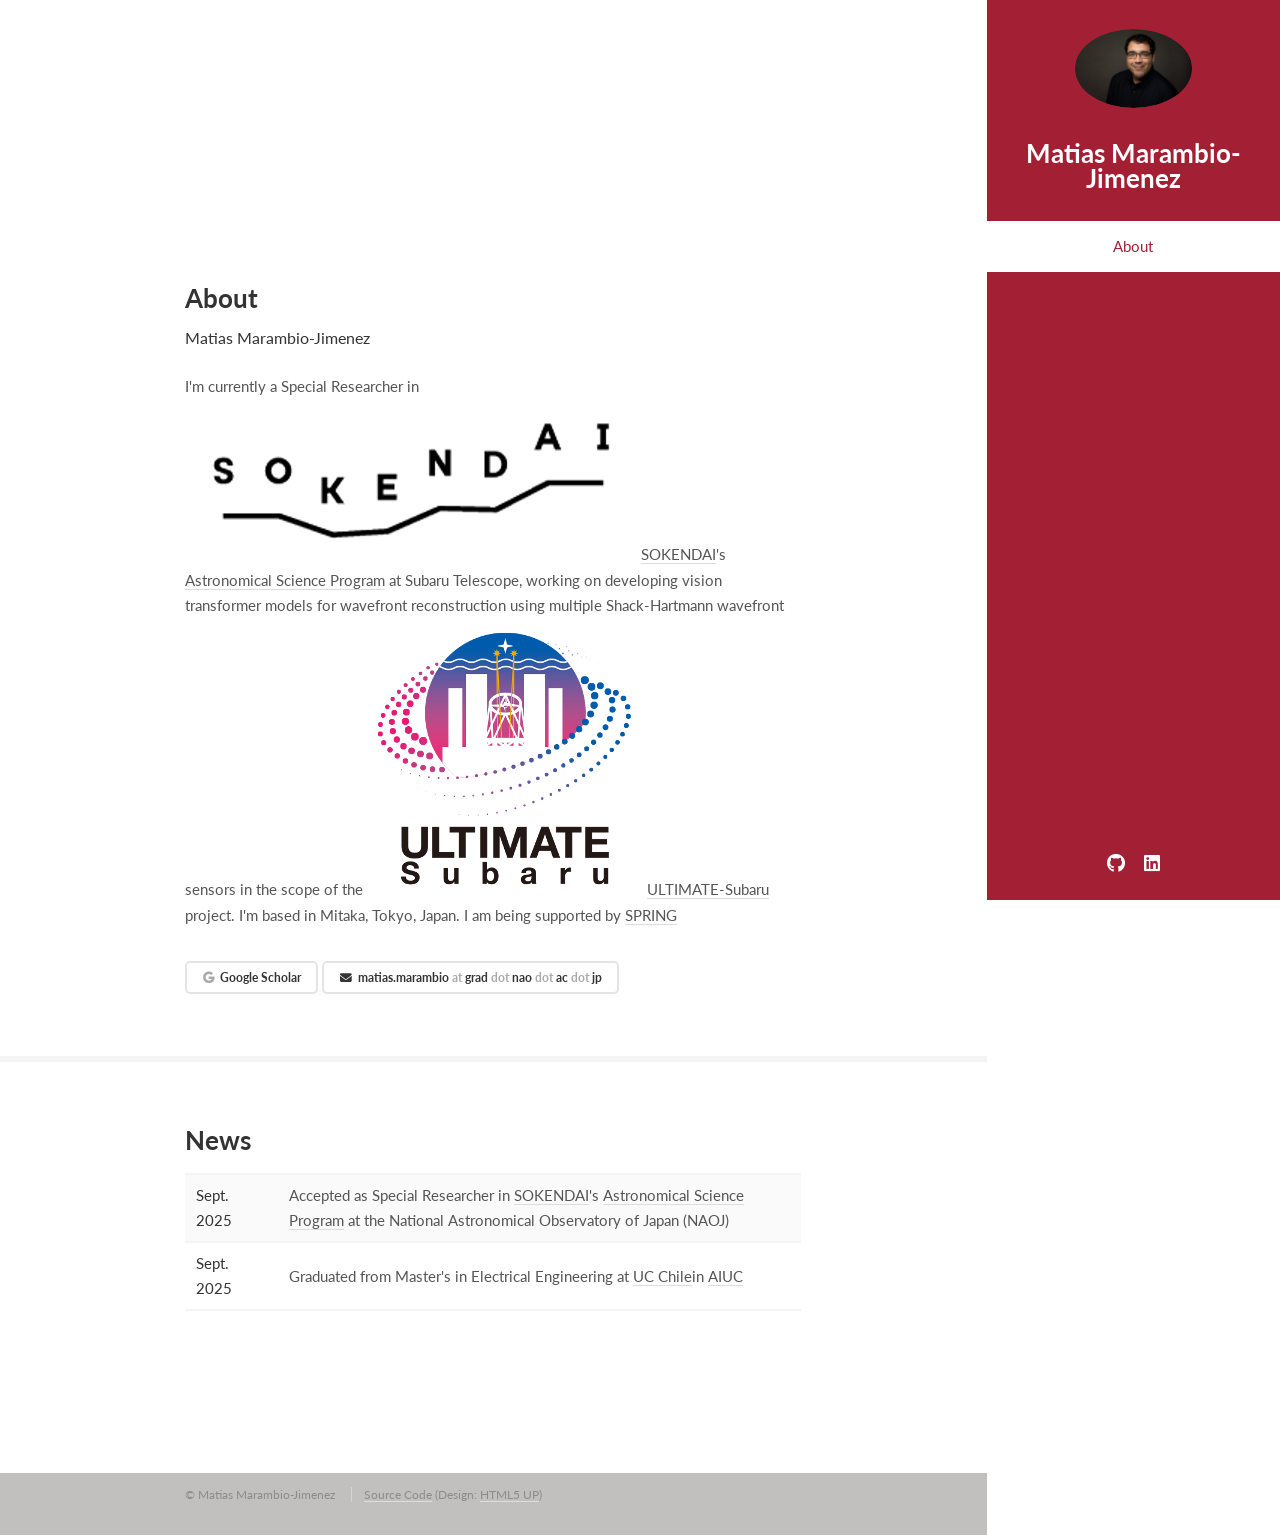
==== index.html @ ebdebdee "initial commit" ====
<!doctype html>
<!--
  Read Only by HTML5 UP
  html5up.net | @n33co
  Free for personal and commercial use under the CCA 3.0 license (html5up.net/license)
-->
<html lang="en">
  <head>
    <!-- Google tag (gtag.js) -->
    <script async src="https://www.googletagmanager.com/gtag/js?id=G-E0YPGST23R"></script>
    <script>
      window.dataLayer = window.dataLayer || [];
      function gtag(){dataLayer.push(arguments);}
      gtag('js', new Date());

      gtag('config', 'G-E0YPGST23R');
    </script>
    <link rel="shortcut icon" href="./images/mmj.png">
    <title>Matias Marambio-Jimenez</title>
    <link rel="stylesheet" href="css/fa6-all.min.css">
    <link rel="stylesheet" href="css/fa6-local-fonts.css">
    <meta name="viewport" content="width=device-width, initial-scale=1">
    <meta http-equiv="content-type" content="text/html; charset=utf-8">
    <meta name="description" content="Research portfolio of Matias Marambio-Jimenez.">
    <meta
      name="keywords"
      content="Matias Marambio-Jimenez,Mitaka
      SOKENDAI,Graduate University for Advanced Studies,National Astronomical Observatory of Japan
      NAOJ,Subaru Telescope,ULTIMATE,ULTIMATE-Subaru
      Vision,AI,Wavefront Sensing,Shack-Hartmann,Adaptive Optics">
    <script src="js/jquery.min.js"></script>
    <script src="js/jquery.scrollzer.min.js"></script>
    <script src="js/jquery.scrolly.min.js"></script>
    <script src="js/skel.min.js"></script>
    <script src="js/skel-layers.min.js"></script>
    <script src="js/init.js"></script>
    <noscript>
      <link rel="stylesheet" href="css/skel.css">
      <link rel="stylesheet" href="css/style.css">
      <link rel="stylesheet" href="css/style-xlarge.css">
    </noscript>
  </head>

  <body>
    <div id="wrapper">
      <!-- Header -->
      <section id="header" class="skel-layers-fixed">
        <header>
          <span class="image avatar"
            ><img src="images/avatars/SPIE2-1302.jpg" alt="Matias Marambio-Jimenez"></span>
          <h1>Matias Marambio-Jimenez</h1>
        </header>
        <nav id="nav">
          <ul>
            <li><a href="#about" class="active">About</a></li>
            <!-- <li><a href="#news">News</a></li> -->
            <!-- <li><a href="#products">Products</a></li> -->
            <!-- <li><a href="#publications">Publications</a></li> -->
            <!-- <li><a href="#press">Press Coverage</a></li> -->
          </ul>
        </nav>
        <footer>
          <ul class="icons">
            <li>
              <a
                href="https://github.com/ememarambio"
                target="_blank" rel="noopener noreferrer"
                class="icon fa-github"
                ><span class="label">GitHub</span></a
              >
            </li>
            <li>
              <a
                href="https://www.linkedin.com/in/mimarambio/"
                target="_blank" rel="noopener noreferrer"
                class="icon fa-linkedin"
                ><span class="label">LinkedIn</span></a
              >
            </li>
            <!-- <li>
              <a
                href="https://x.com/xiuming_zhang"
                target="_blank" rel="noopener noreferrer"
                class="icon fa-x-twitter"
                ><span class="label">X</span></a
              >
            </li> -->

            <!-- <li>
              <a
                href="https://www.youtube.com/channel/UCVd6OvuPre67jyXZwZYDnAw/playlists"
                target="_blank" rel="noopener noreferrer"
                class="icon fa-youtube"
                ><span class="label">YouTube</span></a
              >
            </li> -->
          </ul>
        </footer>
      </section>

      <!-- Main -->
      <main id="main">
        <!-- About -->
        <section id="about">
          <div class="container">
            <header class="major">
              <h2>About</h2>
              <p>
                Matias Marambio-Jimenez&emsp;
              </p>
            </header>
            <p>
              I'm currently a Special Researcher in
              <img src="images/logos/sokendai.png" alt="SOKENDAI logo" class="logo" />
              <a target="_blank" rel="noopener noreferrer" href="https://www.soken.ac.jp/en/"
                >SOKENDAI</a
              >'s
              <a target="_blank" rel="noopener noreferrer" href="https://guas-astronomy.jp/eng/index.html"
                >Astronomical Science Program</a
              >
              at Subaru Telescope, working on developing vision transformer models for wavefront
              reconstruction using multiple Shack-Hartmann wavefront sensors in the scope of the
              <img src="images/logos/ultimate.png" alt="ULTIMATE project logo" class="logo" />
              <a target="_blank" rel="noopener noreferrer" href="https://sites.google.com/naoj.org/ultimate-subaru/home"
                >ULTIMATE-Subaru</a
              > project. I'm based in Mitaka, Tokyo, Japan. I am being supported by
              <a target="_blank" rel="noopener noreferrer" href="https://www.jst.go.jp/jisedai/spring/en/index.html"
                >SPRING</a
              >
            </p>

            <!-- <p>
              <mark>
                October 2025: We are looking for research interns at NVIDIA.
                Email me!
              </mark>
            </p> -->

            <p>
              <a
                target="_blank" rel="noopener noreferrer"
                href="https://scholar.google.co.jp/citations?user=la1HCH4AAAAJ"
                class="button alt icon fa-google small"
                >Google Scholar</a
              >
              <span class="button unclickable icon fa-envelope small"
                >matias.marambio <span class="obfuscated-word">at</span> grad
                <span class="obfuscated-word">dot</span> nao
                <span class="obfuscated-word">dot</span> ac
                <span class="obfuscated-word">dot</span> jp
              </span>
            </p>
            <!-- <h3>Recent Experiences</h3>
            <table class="invisible" role="presentation">
              <tbody class="invisible">
                <tr class="invisible">
                  <td>
                    <i class="fa-solid fa-building fa-fw"></i>&ensp;Senior
                    Machine Learning Scientist, <b>Tesla Autopilot</b>,
                    2022&ndash;2025
                  </td>
                </tr>
                <tr class="invisible">
                  <td>
                    <i class="fa-solid fa-building fa-fw"></i>&ensp;Computer
                    Scientist, <b>Adobe Emerging Products Group</b>,
                    2021&ndash;2022, w/
                    <a
                      target="_blank" rel="noopener noreferrer"
                      href="https://graphics.stanford.edu/~levoy/"
                      >Marc Levoy</a
                    >
                  </td>
                </tr>
                <tr class="invisible">
                  <td>
                    <i class="fa-solid fa-building fa-fw"></i>&ensp;Student
                    Researcher, <b>Google Research</b>, 2019&ndash;2021, w/
                    <a target="_blank" rel="noopener noreferrer" href="https://jonbarron.info/"
                      >Jon Barron</a
                    >
                    &
                    <a
                      target="_blank" rel="noopener noreferrer"
                      href="https://www.linkedin.com/in/yutsai/"
                      >Yun-Ta Tsai</a
                    >
                  </td>
                </tr>
                <tr class="invisible">
                  <td>
                    <i class="fa-solid fa-graduation-cap fa-fw"></i>&ensp;Ph.D.,
                    <b>MIT CSAIL </b>, 2016&ndash;2021, w/
                    <a target="_blank" rel="noopener noreferrer" href="https://billf.mit.edu/"
                      >Bill Freeman</a
                    >
                  </td>
                </tr>
              </tbody>
            </table> -->
            <!--
              <ul class="actions">
              <li></li>
              </ul>
            -->
          </div>
        </section>

        <!-- News -->
        <section id="news">
          <div class="container">
            <header class="major">
              <h2>News</h2>
            </header>
            <div class="news-scroll">
              <table>
                <tbody>
                  <tr>
                    <th scope="row" class="news-date">Sept. 2025</th>
                    <td>
                      Accepted as Special Researcher in
                      <a target="_blank" rel="noopener noreferrer" href="https://www.soken.ac.jp/en/"
                        >SOKENDAI</a
                      >'s
                      <a target="_blank" rel="noopener noreferrer" href="https://guas-astronomy.jp/eng/index.html"
                        >Astronomical Science Program</a
                      > at the National Astronomical Observatory of Japan (NAOJ)
                    </td>
                  </tr>
                  <tr>
                    <th scope="row" class="news-date">Sept. 2025</th>
                    <td>
                      Graduated from Master's in Electrical Engineering at 
                      <a target="_blank" rel="noopener noreferrer" href="https://www.uc.cl/en"
                        >UC Chile</a
                      >in
                      <a target="_blank" rel="noopener noreferrer" href="https://www.aiuc.puc.cl"
                        >AIUC</a
                      >
                    </td>
                  </tr>
                </tbody>
              </table>
            </div>
          </div>
        </section>


        <!-- Publications -->
        <!-- <section id="publications">
          <div class="container">
            <header class="major">
              <h2>Recent Publications</h2>
              <p>* indicates equal contribution.</p>
            </header>
            <div class="table-wrapper">
              <div class="features">
                <div class="feature-item">
                  <div class="image">
                    <img loading="lazy" decoding="async"
                      src="images/pub/drivejudge.png"
                      alt="DriveJudge autonomous driving evaluation teaser">
                  </div>
                  <div class="inner">
                    <a
                      class="lowkey"
                      target="_blank" rel="noopener noreferrer"
                      href="https://arxiv.org/pdf/2606.17362.pdf"
                      >[paper]</a
                    >
                    <a
                      class="lowkey"
                      target="_blank" rel="noopener noreferrer"
                      href="docs/bib/drivejudge.bib"
                      >[bibtex]</a
                    >
                    <br>
                    <b
                      >DriveJudge: Rethinking Autonomous Driving Evaluation with
                      Vision-Language Models</b
                    >
                    <br>
                    <a
                      class="lowkey"
                      target="_blank" rel="noopener noreferrer"
                      href="https://www.xinglongsun.com/"
                      >Xinglong Sun</a
                    >,
                    <a
                      class="lowkey"
                      target="_blank" rel="noopener noreferrer"
                      href="https://kevincxie.github.io/"
                      >Kevin Xie</a
                    >,
                    <a
                      class="lowkey"
                      target="_blank" rel="noopener noreferrer"
                      href="https://www.vis.uni-stuttgart.de/en/institute/team/Schmalfuss/"
                      >Jenny Schmalfuss</a
                    >,
                    <a
                      class="lowkey"
                      target="_blank" rel="noopener noreferrer"
                      href="https://paschalidoud.github.io/"
                      >Despoina Paschalidou</a
                    >, <span class="author-self">Xiuming Zhang</span>,
                    <a
                      class="lowkey"
                      target="_blank" rel="noopener noreferrer"
                      href="https://www.cs.utoronto.ca/~fidler/"
                      >Sanja Fidler</a
                    >,
                    <a
                      class="lowkey"
                      target="_blank" rel="noopener noreferrer"
                      href="https://kashyap7x.github.io/"
                      >Kashyap Chitta</a
                    >,
                    <a
                      class="lowkey"
                      target="_blank" rel="noopener noreferrer"
                      href="https://alvarezlopezjosem.github.io/"
                      >Jose M. Alvarez</a
                    >
                    <br>
                    <b>
                      <a
                        class="lowkey"
                        target="_blank" rel="noopener noreferrer"
                        href="https://en.wikipedia.org/wiki/ArXiv"
                        >arXiv</a
                      >
                      2026
                    </b>
                  </div>
                </div>

                <div class="feature-item">
                  <div class="image">
                    <img loading="lazy" decoding="async"
                      src="images/pub/diffusionrig.gif"
                      alt="DiffusionRig facial expression generation teaser">
                  </div>
                  <div class="inner">
                    <a
                      class="lowkey"
                      target="_blank" rel="noopener noreferrer"
                      href="https://arxiv.org/pdf/2304.06711.pdf"
                      >[paper]</a
                    >
                    <a
                      class="lowkey"
                      target="_blank" rel="noopener noreferrer"
                      href="https://www.youtube.com/watch?v=6ZQbiNiJJEE"
                      >[video]</a
                    >
                    <a
                      class="lowkey"
                      target="_blank" rel="noopener noreferrer"
                      href="https://diffusionrig.github.io/"
                      >[project]</a
                    >
                    <a
                      class="lowkey"
                      target="_blank" rel="noopener noreferrer"
                      href="https://github.com/adobe-research/diffusion-rig"
                      >[code]</a
                    >
                    <a
                      class="lowkey"
                      target="_blank" rel="noopener noreferrer"
                      href="docs/bib/diffusionrig.bib"
                      >[bibtex]</a
                    >
                    <br>
                    <b
                      >DiffusionRig: Learning Personalized Priors for Facial
                      Appearance Editing</b
                    >
                    <br>
                    Zheng Ding,
                    <a
                      class="lowkey"
                      target="_blank" rel="noopener noreferrer"
                      href="https://ceciliavision.github.io/"
                      >Xuaner Zhang</a
                    >,
                    <a
                      class="lowkey"
                      target="_blank" rel="noopener noreferrer"
                      href="https://likesum.github.io/"
                      >Zhihao Xia</a
                    >,
                    <a
                      class="lowkey"
                      target="_blank" rel="noopener noreferrer"
                      href="https://lcjebe.github.io/"
                      >Lars Jebe</a
                    >,
                    <a
                      class="lowkey"
                      target="_blank" rel="noopener noreferrer"
                      href="https://pages.ucsd.edu/~ztu/"
                      >Zhuowen Tu</a
                    >,
                    <span class="author-self">Xiuming Zhang</span>
                    <br>
                    <b>
                      <a
                        class="lowkey"
                        target="_blank" rel="noopener noreferrer"
                        href="https://en.wikipedia.org/wiki/Conference_on_Computer_Vision_and_Pattern_Recognition"
                        >CVPR</a
                      >
                      2023
                    </b>
                  </div>
                </div>

                <div class="feature-item">
                  <div class="image">
                    <img loading="lazy" decoding="async"
                      src="images/pub/sunstage.gif"
                      alt="Portrait reconstruction and relighting teaser">
                  </div>
                  <div class="inner">
                    <a
                      class="lowkey"
                      target="_blank" rel="noopener noreferrer"
                      href="https://arxiv.org/pdf/2204.03648.pdf"
                      >[paper]</a
                    >
                    <a
                      class="lowkey"
                      target="_blank" rel="noopener noreferrer"
                      href="https://www.youtube.com/watch?v=ZbEKvIpwYEs"
                      >[video]</a
                    >
                    <a
                      class="lowkey"
                      target="_blank" rel="noopener noreferrer"
                      href="https://grail.cs.washington.edu/projects/sunstage/"
                      >[project]</a
                    >
                    <a
                      class="lowkey"
                      target="_blank" rel="noopener noreferrer"
                      href="docs/bib/sunstage.bib"
                      >[bibtex]</a
                    >
                    <br>
                    <b
                      >Portrait Reconstruction and Relighting Using the Sun as a
                      Light Stage</b
                    >
                    <br>
                    <a
                      class="lowkey"
                      target="_blank" rel="noopener noreferrer"
                      href="https://homes.cs.washington.edu/~yifan1/"
                      >Yifan Wang</a
                    >,
                    <a
                      class="lowkey"
                      target="_blank" rel="noopener noreferrer"
                      href="https://homes.cs.washington.edu/~holynski/"
                      >Aleksander Holynski</a
                    >, <span class="author-self">Xiuming Zhang</span>,
                    <a
                      class="lowkey"
                      target="_blank" rel="noopener noreferrer"
                      href="https://ceciliavision.github.io/"
                      >Xuaner Zhang</a
                    >
                    <br>
                    <b>
                      <a
                        class="lowkey"
                        target="_blank" rel="noopener noreferrer"
                        href="https://en.wikipedia.org/wiki/Conference_on_Computer_Vision_and_Pattern_Recognition"
                        >CVPR</a
                      >
                      2023
                    </b>
                  </div>
                </div>

                <div class="feature-item">
                  <div class="image">
                    <img loading="lazy" decoding="async" src="images/pub/mit_seal.gif" alt="MIT seal">
                  </div>
                  <div class="inner">
                    <a
                      class="lowkey"
                      target="_blank" rel="noopener noreferrer"
                      href="https://drive.google.com/file/d/1-cUlfdSXbekzRZB4FO3OEmdSi3i-MoaT/view"
                      >[thesis]</a
                    >
                    <a
                      class="lowkey"
                      target="_blank" rel="noopener noreferrer"
                      href="https://www.youtube.com/watch?v=LzbJYqxeZWs"
                      >[video]</a
                    >
                    <a
                      class="lowkey"
                      target="_blank" rel="noopener noreferrer"
                      href="docs/bib/dissertation.bib"
                      >[bibtex]</a
                    >
                    <br>
                    <b>Shape, Reflectance, and Illumination From Appearance</b>
                    <br>
                    Committee:
                    <a
                      class="lowkey"
                      target="_blank" rel="noopener noreferrer"
                      href="https://billf.mit.edu/"
                      >William T. Freeman</a
                    >,
                    <a
                      class="lowkey"
                      target="_blank" rel="noopener noreferrer"
                      href="https://jonbarron.info/"
                      >Jonathan T. Barron</a
                    >,
                    <a
                      class="lowkey"
                      target="_blank" rel="noopener noreferrer"
                      href="https://groups.csail.mit.edu/vision/torralbalab/"
                      >Antonio Torralba</a
                    >
                    <br>
                    <b>MIT Doctoral Dissertation 2021</b>
                  </div>
                </div>

                <div class="feature-item">
                  <div class="image">
                    <img loading="lazy" decoding="async"
                      src="images/pub/nerfactor.gif"
                      alt="NeRFactor relighting result animation">
                  </div>
                  <div class="inner">
                    <a
                      class="lowkey"
                      target="_blank" rel="noopener noreferrer"
                      href="https://arxiv.org/pdf/2106.01970.pdf"
                      >[paper]</a
                    >
                    <a
                      class="lowkey"
                      target="_blank" rel="noopener noreferrer"
                      href="https://www.youtube.com/watch?v=UUVSPJlwhPg"
                      >[video]</a
                    >
                    <a
                      class="lowkey"
                      target="_blank" rel="noopener noreferrer"
                      href="https://www.youtube.com/watch?v=vt_zQTxqmlk"
                      >[talk]</a
                    >
                    <a
                      class="lowkey"
                      target="_blank" rel="noopener noreferrer"
                      href="https://github.com/google/nerfactor"
                      >[code]</a
                    >
                    <a class="lowkey" target="_blank" rel="noopener noreferrer" href="projects/nerfactor/"
                      >[project]</a
                    >
                    <a
                      class="lowkey"
                      target="_blank" rel="noopener noreferrer"
                      href="docs/bib/nerfactor.bib"
                      >[bibtex]</a
                    >
                    <br>
                    <b
                      >NeRFactor: Neural Factorization of Shape and Reflectance
                      Under an Unknown Illumination</b
                    >
                    <br>
                    <span class="author-self">Xiuming Zhang</span>,
                    <a
                      class="lowkey"
                      target="_blank" rel="noopener noreferrer"
                      href="https://people.eecs.berkeley.edu/~pratul/"
                      >Pratul P. Srinivasan</a
                    >,
                    <a
                      class="lowkey"
                      target="_blank" rel="noopener noreferrer"
                      href="https://boyangdeng.com/"
                      >Boyang Deng</a
                    >,
                    <a
                      class="lowkey"
                      target="_blank" rel="noopener noreferrer"
                      href="https://www.pauldebevec.com/"
                      >Paul Debevec</a
                    >,
                    <a
                      class="lowkey"
                      target="_blank" rel="noopener noreferrer"
                      href="https://billf.mit.edu/"
                      >William T. Freeman</a
                    >,
                    <a
                      class="lowkey"
                      target="_blank" rel="noopener noreferrer"
                      href="https://jonbarron.info/"
                      >Jonathan T. Barron</a
                    >
                    <br>
                    <b>
                      <a
                        class="lowkey"
                        target="_blank" rel="noopener noreferrer"
                        href="https://en.wikipedia.org/wiki/ACM_Transactions_on_Graphics"
                        >TOG</a
                      >
                      2021
                    </b>
                    (Proc.
                    <a
                      class="lowkey"
                      target="_blank" rel="noopener noreferrer"
                      href="https://en.wikipedia.org/wiki/SIGGRAPH"
                      >SIGGRAPH Asia</a
                    >)
                  </div>
                </div>

                <div class="feature-item">
                  <div class="image">
                    <img loading="lazy" decoding="async"
                      src="images/pub/editnerf.gif"
                      alt="EditNeRF editing result animation">
                  </div>
                  <div class="inner">
                    <a
                      class="lowkey"
                      target="_blank" rel="noopener noreferrer"
                      href="https://arxiv.org/pdf/2105.06466.pdf"
                      >[paper]</a
                    >
                    <a
                      class="lowkey"
                      target="_blank" rel="noopener noreferrer"
                      href="https://www.youtube.com/watch?v=9qwRD4ejOpw"
                      >[video]</a
                    >
                    <a
                      class="lowkey"
                      target="_blank" rel="noopener noreferrer"
                      href="https://github.com/stevliu/editnerf"
                      >[code]</a
                    >
                    <a
                      class="lowkey"
                      target="_blank" rel="noopener noreferrer"
                      href="https://colab.research.google.com/github/stevliu/editnerf/blob/master/editnerf.ipynb"
                      >[demo]</a
                    >
                    <a
                      class="lowkey"
                      target="_blank" rel="noopener noreferrer"
                      href="http://editnerf.csail.mit.edu/"
                      >[project]</a
                    >
                    <a
                      class="lowkey"
                      target="_blank" rel="noopener noreferrer"
                      href="docs/bib/editnerf.bib"
                      >[bibtex]</a
                    >
                    <br>
                    <b>Editing Conditional Radiance Fields</b>
                    <br>
                    <a
                      class="lowkey"
                      target="_blank" rel="noopener noreferrer"
                      href="https://people.csail.mit.edu/stevenliu/"
                      >Steven Liu</a
                    >, <span class="author-self">Xiuming Zhang</span>,
                    <a
                      class="lowkey"
                      target="_blank" rel="noopener noreferrer"
                      href="https://ztzhang.info/"
                      >Zhoutong Zhang</a
                    >,
                    <a
                      class="lowkey"
                      target="_blank" rel="noopener noreferrer"
                      href="https://richzhang.github.io/"
                      >Richard Zhang</a
                    >,
                    <a
                      class="lowkey"
                      target="_blank" rel="noopener noreferrer"
                      href="https://www.cs.cmu.edu/~junyanz/"
                      >Jun-Yan Zhu</a
                    >,
                    <a
                      class="lowkey"
                      target="_blank" rel="noopener noreferrer"
                      href="https://bryanrussell.org/"
                      >Bryan Russell</a
                    >
                    <br>
                    <b>
                      <a
                        class="lowkey"
                        target="_blank" rel="noopener noreferrer"
                        href="https://en.wikipedia.org/wiki/International_Conference_on_Computer_Vision"
                        >ICCV</a
                      >
                      2021
                    </b>
                  </div>
                </div>

                <div class="feature-item">
                  <div class="image">
                    <img loading="lazy" decoding="async"
                      src="images/pub/nerv.gif"
                      alt="NeRV relighting and view synthesis animation">
                  </div>
                  <div class="inner">
                    <a
                      class="lowkey"
                      target="_blank" rel="noopener noreferrer"
                      href="https://arxiv.org/pdf/2012.03927.pdf"
                      >[paper]</a
                    >
                    <a
                      class="lowkey"
                      target="_blank" rel="noopener noreferrer"
                      href="https://www.youtube.com/watch?v=4XyDdvhhjVo"
                      >[video]</a
                    >
                    <a
                      class="lowkey"
                      target="_blank" rel="noopener noreferrer"
                      href="https://pratulsrinivasan.github.io/nerv/"
                      >[project]</a
                    >
                    <a class="lowkey" target="_blank" rel="noopener noreferrer" href="docs/bib/nerv.bib"
                      >[bibtex]</a
                    >
                    <br>
                    <b
                      >NeRV: Neural Reflectance and Visibility Fields for
                      Relighting and View Synthesis</b
                    >
                    <br>
                    <a
                      class="lowkey"
                      target="_blank" rel="noopener noreferrer"
                      href="https://people.eecs.berkeley.edu/~pratul/"
                      >Pratul P. Srinivasan</a
                    >,
                    <a
                      class="lowkey"
                      target="_blank" rel="noopener noreferrer"
                      href="https://boyangdeng.com/"
                      >Boyang Deng</a
                    >, <span class="author-self">Xiuming Zhang</span>,
                    <a
                      class="lowkey"
                      target="_blank" rel="noopener noreferrer"
                      href="https://matthewtancik.com/"
                      >Matthew Tancik</a
                    >,
                    <a
                      class="lowkey"
                      target="_blank" rel="noopener noreferrer"
                      href="https://bmild.github.io/"
                      >Ben Mildenhall</a
                    >,
                    <a
                      class="lowkey"
                      target="_blank" rel="noopener noreferrer"
                      href="https://jonbarron.info/"
                      >Jonathan T. Barron</a
                    >
                    <br>
                    <b>
                      <a
                        class="lowkey"
                        target="_blank" rel="noopener noreferrer"
                        href="https://en.wikipedia.org/wiki/Conference_on_Computer_Vision_and_Pattern_Recognition"
                        >CVPR</a
                      >
                      2021
                    </b>
                  </div>
                </div>

                <div class="feature-item">
                  <div class="image">
                    <img loading="lazy" decoding="async"
                      src="images/pub/nlt.gif"
                      alt="Neural Light Transport relighting animation">
                  </div>
                  <div class="inner">
                    <a
                      class="lowkey"
                      target="_blank" rel="noopener noreferrer"
                      href="https://arxiv.org/pdf/2008.03806.pdf"
                      >[paper]</a
                    >
                    <a
                      class="lowkey"
                      target="_blank" rel="noopener noreferrer"
                      href="https://youtu.be/gWdKjxCmYMI"
                      >[video]</a
                    >
                    <a
                      class="lowkey"
                      target="_blank" rel="noopener noreferrer"
                      href="https://www.youtube.com/watch?v=vd-9NmlLOgY"
                      >[talk]</a
                    >
                    <a
                      class="lowkey"
                      target="_blank" rel="noopener noreferrer"
                      href="https://github.com/google/neural-light-transport"
                      >[code]</a
                    >
                    <a
                      class="lowkey"
                      target="_blank" rel="noopener noreferrer"
                      href="http://nlt.csail.mit.edu/"
                      >[project]</a
                    >
                    <a
                      class="lowkey"
                      target="_blank" rel="noopener noreferrer"
                      href="https://patentscope.wipo.int/search/en/detail.jsf?docId=WO2021066882&tab=PCTBIBLIO"
                      >[patent]</a
                    >
                    <a class="lowkey" target="_blank" rel="noopener noreferrer" href="docs/bib/nlt.bib"
                      >[bibtex]</a
                    >
                    <br>
                    <b
                      >Neural Light Transport for Relighting and View
                      Synthesis</b
                    >
                    <br>
                    <span class="author-self">Xiuming Zhang</span>,
                    <a
                      class="lowkey"
                      target="_blank" rel="noopener noreferrer"
                      href="https://www.seanfanello.it/"
                      >Sean Fanello</a
                    >,
                    <a
                      class="lowkey"
                      target="_blank" rel="noopener noreferrer"
                      href="https://scholar.google.com/citations?user=7fUcF9UAAAAJ"
                      >Yun-Ta Tsai</a
                    >,
                    <a
                      class="lowkey"
                      target="_blank" rel="noopener noreferrer"
                      href="https://kevinkingo.com/"
                      >Tiancheng Sun</a
                    >,
                    <a
                      class="lowkey"
                      target="_blank" rel="noopener noreferrer"
                      href="https://people.csail.mit.edu/tfxue/"
                      >Tianfan Xue</a
                    >,
                    <a
                      class="lowkey"
                      target="_blank" rel="noopener noreferrer"
                      href="https://research.google/people/106687/"
                      >Rohit Pandey</a
                    >,
                    <a
                      class="lowkey"
                      target="_blank" rel="noopener noreferrer"
                      href="https://sorts.github.io/sorts/"
                      >Sergio Orts-Escolano</a
                    >,
                    <a
                      class="lowkey"
                      target="_blank" rel="noopener noreferrer"
                      href="https://dl.acm.org/profile/99659224296"
                      >Philip Davidson</a
                    >,
                    <a
                      class="lowkey"
                      target="_blank" rel="noopener noreferrer"
                      href="https://scholar.google.com/citations?user=5D0_pjcAAAAJ"
                      >Christoph Rhemann</a
                    >,
                    <a
                      class="lowkey"
                      target="_blank" rel="noopener noreferrer"
                      href="https://www.pauldebevec.com/"
                      >Paul Debevec</a
                    >,
                    <a
                      class="lowkey"
                      target="_blank" rel="noopener noreferrer"
                      href="https://jonbarron.info/"
                      >Jonathan T. Barron</a
                    >,
                    <a
                      class="lowkey"
                      target="_blank" rel="noopener noreferrer"
                      href="https://cseweb.ucsd.edu/~ravir/"
                      >Ravi Ramamoorthi</a
                    >,
                    <a
                      class="lowkey"
                      target="_blank" rel="noopener noreferrer"
                      href="https://billf.mit.edu/"
                      >William T. Freeman</a
                    >
                    <br>
                    <b>
                      <a
                        class="lowkey"
                        target="_blank" rel="noopener noreferrer"
                        href="https://en.wikipedia.org/wiki/ACM_Transactions_on_Graphics"
                        >TOG</a
                      >
                      2021
                    </b>
                    (Presented at
                    <a
                      class="lowkey"
                      target="_blank" rel="noopener noreferrer"
                      href="https://en.wikipedia.org/wiki/SIGGRAPH"
                      >SIGGRAPH</a
                    >)
                  </div>
                </div>

                <div class="feature-item">
                  <div class="image">
                    <img loading="lazy" decoding="async"
                      src="images/pub/bpi.gif"
                      alt="Multi-Plane Program Induction teaser">
                  </div>
                  <div class="inner">
                    <a
                      class="lowkey"
                      target="_blank" rel="noopener noreferrer"
                      href="https://arxiv.org/pdf/2011.10007.pdf"
                      >[paper]</a
                    >
                    <a
                      class="lowkey"
                      target="_blank" rel="noopener noreferrer"
                      href="http://bpi.csail.mit.edu/data/img/intro.mp4"
                      >[video]</a
                    >
                    <a
                      class="lowkey"
                      target="_blank" rel="noopener noreferrer"
                      href="http://bpi.csail.mit.edu/"
                      >[project]</a
                    >
                    <a class="lowkey" target="_blank" rel="noopener noreferrer" href="docs/bib/bpi.bib"
                      >[bibtex]</a
                    >
                    <br>
                    <b>Multi-Plane Program Induction With 3D Box Priors</b>
                    <br>
                    <a
                      class="lowkey"
                      target="_blank" rel="noopener noreferrer"
                      href="https://scholar.google.com/citations?user=0EVzwD8AAAAJ"
                      >Yikai Li</a
                    >
                    *,
                    <a
                      class="lowkey"
                      target="_blank" rel="noopener noreferrer"
                      href="https://jiayuanm.com/"
                      >Jiayuan Mao</a
                    >
                    *,
                    <span class="author-self">Xiuming Zhang</span>,
                    <a
                      class="lowkey"
                      target="_blank" rel="noopener noreferrer"
                      href="https://billf.mit.edu/"
                      >William T. Freeman</a
                    >,
                    <a
                      class="lowkey"
                      target="_blank" rel="noopener noreferrer"
                      href="https://bcs.mit.edu/directory/joshua-b-tenenbaum"
                      >Joshua B. Tenenbaum</a
                    >,
                    <a
                      class="lowkey"
                      target="_blank" rel="noopener noreferrer"
                      href="https://www.cs.cornell.edu/~snavely/"
                      >Noah Snavely</a
                    >,
                    <a
                      class="lowkey"
                      target="_blank" rel="noopener noreferrer"
                      href="https://jiajunwu.com/"
                      >Jiajun Wu</a
                    >
                    <br>
                    <b>
                      <a
                        class="lowkey"
                        target="_blank" rel="noopener noreferrer"
                        href="https://en.wikipedia.org/wiki/Conference_on_Neural_Information_Processing_Systems"
                        >NeurIPS</a
                      >
                      2020
                    </b>
                  </div>
                </div>

                <div class="feature-item">
                  <div class="image">
                    <img loading="lazy" decoding="async"
                      src="images/pub/lssr.gif"
                      alt="Light Stage Super-Resolution relighting animation">
                  </div>
                  <div class="inner">
                    <a
                      class="lowkey"
                      target="_blank" rel="noopener noreferrer"
                      href="https://arxiv.org/pdf/2010.08888.pdf"
                      >[paper]</a
                    >
                    <a
                      class="lowkey"
                      target="_blank" rel="noopener noreferrer"
                      href="https://cseweb.ucsd.edu/~viscomp/projects/SIGA20LightstageSuperres/paper/video.m4v"
                      >[video]</a
                    >
                    <a
                      class="lowkey"
                      target="_blank" rel="noopener noreferrer"
                      href="https://www.youtube.com/watch?v=7TP5U5ofvfU"
                      >[talk]</a
                    >
                    <a
                      class="lowkey"
                      target="_blank" rel="noopener noreferrer"
                      href="https://cseweb.ucsd.edu/~viscomp/projects/SIGA20LightstageSuperres/"
                      >[project]</a
                    >
                    <a class="lowkey" target="_blank" rel="noopener noreferrer" href="docs/bib/lssr.bib"
                      >[bibtex]</a
                    >
                    <br>
                    <b
                      >Light Stage Super-Resolution: Continuous High-Frequency
                      Relighting</b
                    >
                    <br>
                    <a
                      class="lowkey"
                      target="_blank" rel="noopener noreferrer"
                      href="https://kevinkingo.com/"
                      >Tiancheng Sun</a
                    >,
                    <a
                      class="lowkey"
                      target="_blank" rel="noopener noreferrer"
                      href="https://cseweb.ucsd.edu/~zex014/"
                      >Zexiang Xu</a
                    >, <span class="author-self">Xiuming Zhang</span>,
                    <a
                      class="lowkey"
                      target="_blank" rel="noopener noreferrer"
                      href="https://www.seanfanello.it/"
                      >Sean Fanello</a
                    >,
                    <a
                      class="lowkey"
                      target="_blank" rel="noopener noreferrer"
                      href="https://scholar.google.com/citations?user=5D0_pjcAAAAJ"
                      >Christoph Rhemann</a
                    >,
                    <a
                      class="lowkey"
                      target="_blank" rel="noopener noreferrer"
                      href="https://www.pauldebevec.com/"
                      >Paul Debevec</a
                    >,
                    <a
                      class="lowkey"
                      target="_blank" rel="noopener noreferrer"
                      href="https://scholar.google.com/citations?user=7fUcF9UAAAAJ"
                      >Yun-Ta Tsai</a
                    >,
                    <a
                      class="lowkey"
                      target="_blank" rel="noopener noreferrer"
                      href="https://jonbarron.info/"
                      >Jonathan T. Barron</a
                    >,
                    <a
                      class="lowkey"
                      target="_blank" rel="noopener noreferrer"
                      href="https://cseweb.ucsd.edu/~ravir/"
                      >Ravi Ramamoorthi</a
                    >
                    <br>
                    <b>
                      <a
                        class="lowkey"
                        target="_blank" rel="noopener noreferrer"
                        href="https://en.wikipedia.org/wiki/ACM_Transactions_on_Graphics"
                        >TOG</a
                      >
                      2020
                    </b>
                    (Proc.
                    <a
                      class="lowkey"
                      target="_blank" rel="noopener noreferrer"
                      href="https://en.wikipedia.org/wiki/SIGGRAPH"
                      >SIGGRAPH Asia</a
                    >)
                  </div>
                </div>

                <div class="feature-item">
                  <div class="image">
                    <img loading="lazy" decoding="async"
                      src="images/pub/portrait_shadow.gif"
                      alt="Portrait Shadow Manipulation teaser">
                  </div>
                  <div class="inner">
                    <a
                      class="lowkey"
                      target="_blank" rel="noopener noreferrer"
                      href="https://arxiv.org/pdf/2005.08925.pdf"
                      >[paper]</a
                    >
                    <a
                      class="lowkey"
                      target="_blank" rel="noopener noreferrer"
                      href="https://www.youtube.com/watch?v=M_qYTXhzyac"
                      >[video]</a
                    >
                    <a
                      class="lowkey"
                      target="_blank" rel="noopener noreferrer"
                      href="https://github.com/google/portrait-shadow-manipulation"
                      >[code]</a
                    >
                    <a
                      class="lowkey"
                      target="_blank" rel="noopener noreferrer"
                      href="https://drive.google.com/file/d/1p20K-5jD2QUC1G7TQ11mU1l_Hb9l-V_O/view"
                      >[supp]</a
                    >
                    <a
                      class="lowkey"
                      target="_blank" rel="noopener noreferrer"
                      href="https://people.eecs.berkeley.edu/~cecilia77/project-pages/portrait.html"
                      >[project]</a
                    >
                    <a class="lowkey" target="_blank" rel="noopener noreferrer" href="docs/bib/psm.bib"
                      >[bibtex]</a
                    >
                    <br>
                    <b>Portrait Shadow Manipulation</b>
                    <br>
                    <a
                      class="lowkey"
                      target="_blank" rel="noopener noreferrer"
                      href="https://ceciliavision.github.io/"
                      >Xuaner Zhang</a
                    >,
                    <a
                      class="lowkey"
                      target="_blank" rel="noopener noreferrer"
                      href="https://jonbarron.info/"
                      >Jonathan T. Barron</a
                    >,
                    <a
                      class="lowkey"
                      target="_blank" rel="noopener noreferrer"
                      href="https://scholar.google.com/citations?user=7fUcF9UAAAAJ"
                      >Yun-Ta Tsai</a
                    >,
                    <a
                      class="lowkey"
                      target="_blank" rel="noopener noreferrer"
                      href="https://research.google/people/106687/"
                      >Rohit Pandey</a
                    >, <span class="author-self">Xiuming Zhang</span>,
                    <a
                      class="lowkey"
                      target="_blank" rel="noopener noreferrer"
                      href="https://www2.eecs.berkeley.edu/Faculty/Homepages/yirenng.html"
                      >Ren Ng</a
                    >,
                    <a
                      class="lowkey"
                      target="_blank" rel="noopener noreferrer"
                      href="https://graphics.stanford.edu/~dejacobs/"
                      >David E. Jacobs</a
                    >
                    <br>
                    <b>
                      <a
                        class="lowkey"
                        target="_blank" rel="noopener noreferrer"
                        href="https://en.wikipedia.org/wiki/ACM_Transactions_on_Graphics"
                        >TOG</a
                      >
                      2020
                    </b>
                    (Proc.
                    <a
                      class="lowkey"
                      target="_blank" rel="noopener noreferrer"
                      href="https://en.wikipedia.org/wiki/SIGGRAPH"
                      >SIGGRAPH</a
                    >)
                  </div>
                </div>

                <div class="feature-item">
                  <div class="image">
                    <img loading="lazy" decoding="async"
                      src="images/pub/p3i.gif"
                      alt="Perspective Plane Program Induction teaser">
                  </div>
                  <div class="inner">
                    <a
                      class="lowkey"
                      target="_blank" rel="noopener noreferrer"
                      href="https://arxiv.org/pdf/2006.14708.pdf"
                      >[paper]</a
                    >
                    <a
                      class="lowkey"
                      target="_blank" rel="noopener noreferrer"
                      href="https://github.com/42x00/p3i"
                      >[code]</a
                    >
                    <a
                      class="lowkey"
                      target="_blank" rel="noopener noreferrer"
                      href="http://p3i.csail.mit.edu/data/paper/2020CVPR-P3I-Supp.pdf"
                      >[supp]</a
                    >
                    <a
                      class="lowkey"
                      target="_blank" rel="noopener noreferrer"
                      href="http://p3i.csail.mit.edu/"
                      >[project]</a
                    >
                    <a class="lowkey" target="_blank" rel="noopener noreferrer" href="docs/bib/p3i.bib"
                      >[bibtex]</a
                    >
                    <br>
                    <b
                      >Perspective Plane Program Induction From a Single
                      Image</b
                    >
                    <br>
                    <a
                      class="lowkey"
                      target="_blank" rel="noopener noreferrer"
                      href="https://scholar.google.com/citations?user=0EVzwD8AAAAJ"
                      >Yikai Li</a
                    >
                    *,
                    <a
                      class="lowkey"
                      target="_blank" rel="noopener noreferrer"
                      href="https://jiayuanm.com/"
                      >Jiayuan Mao</a
                    >
                    *,
                    <span class="author-self">Xiuming Zhang</span>,
                    <a
                      class="lowkey"
                      target="_blank" rel="noopener noreferrer"
                      href="https://billf.mit.edu/"
                      >William T. Freeman</a
                    >,
                    <a
                      class="lowkey"
                      target="_blank" rel="noopener noreferrer"
                      href="https://bcs.mit.edu/directory/joshua-b-tenenbaum"
                      >Joshua B. Tenenbaum</a
                    >,
                    <a
                      class="lowkey"
                      target="_blank" rel="noopener noreferrer"
                      href="https://jiajunwu.com/"
                      >Jiajun Wu</a
                    >
                    <br>
                    <b>
                      <a
                        class="lowkey"
                        target="_blank" rel="noopener noreferrer"
                        href="https://en.wikipedia.org/wiki/Conference_on_Computer_Vision_and_Pattern_Recognition"
                        >CVPR</a
                      >
                      2020
                    </b>
                  </div>
                </div>

                <div class="feature-item">
                  <div class="image">
                    <img loading="lazy" decoding="async"
                      src="images/pub/pca_factors.jpg"
                      alt="Posterior cortical atrophy factor visualization">
                  </div>
                  <div class="inner">
                    <a
                      class="lowkey"
                      target="_blank" rel="noopener noreferrer"
                      href="https://www.biorxiv.org/content/10.1101/679225v1.full.pdf"
                      >[paper]</a
                    >
                    <a
                      class="lowkey"
                      target="_blank" rel="noopener noreferrer"
                      href="docs/bib/groot2019data.bib"
                      >[bibtex]</a
                    >
                    <br>
                    <b
                      >Latent Atrophy Factors Related to Phenotypical Variants
                      of Posterior Cortical Atrophy</b
                    >
                    <br>
                    Colin Groot,
                    <a
                      class="lowkey"
                      target="_blank" rel="noopener noreferrer"
                      href="https://sites.google.com/view/yeolab/thomas"
                      >B. T. Thomas Yeo</a
                    >, Jacob W. Vogel, <span class="author-self">Xiuming Zhang</span>,
                    <a
                      class="lowkey"
                      target="_blank" rel="noopener noreferrer"
                      href="https://scholar.google.com.sg/citations?user=odaBvWAAAAAJ"
                      >Nanbo Sun</a
                    >,
                    <a
                      class="lowkey"
                      target="_blank" rel="noopener noreferrer"
                      href="https://med.stanford.edu/profiles/elizabeth-mormino"
                      >Elizabeth C. Mormino</a
                    >, Yolande A. L. Pijnenburg, Bruce L. Miller, Howard J.
                    Rosen, Renaud La Joie, Frederik Barkhof, Philip Scheltens,
                    Wiesje M. van der Flier, Gil D. Rabinovici, Rik Ossenkoppele
                    <br>
                    <b
                      ><a
                        class="lowkey"
                        target="_blank" rel="noopener noreferrer"
                        href="https://en.wikipedia.org/wiki/Neurology_(journal)"
                        >Neurology</a
                      >
                      2020</b
                    >
                  </div>
                </div>

                <div class="feature-item">
                  <div class="image">
                    <img loading="lazy" decoding="async"
                      src="images/pub/pgim.gif"
                      alt="Program-Guided Image Manipulators teaser">
                  </div>
                  <div class="inner">
                    <a
                      class="lowkey"
                      target="_blank" rel="noopener noreferrer"
                      href="https://arxiv.org/pdf/1909.02116.pdf"
                      >[paper]</a
                    >
                    <a
                      class="lowkey"
                      target="_blank" rel="noopener noreferrer"
                      href="http://pgim.csail.mit.edu/data/paper/2019ICCV-PGIM-Supp.pdf"
                      >[supp]</a
                    >
                    <a
                      class="lowkey"
                      target="_blank" rel="noopener noreferrer"
                      href="http://pgim.csail.mit.edu/"
                      >[project]</a
                    >
                    <a class="lowkey" target="_blank" rel="noopener noreferrer" href="docs/bib/pgim.bib"
                      >[bibtex]</a
                    >
                    <br>
                    <b>Program-Guided Image Manipulators</b>
                    <br>
                    <a
                      class="lowkey"
                      target="_blank" rel="noopener noreferrer"
                      href="https://jiayuanm.com/"
                      >Jiayuan Mao</a
                    >
                    *,
                    <span class="author-self">Xiuming Zhang</span>
                    *,
                    <a
                      class="lowkey"
                      target="_blank" rel="noopener noreferrer"
                      href="https://scholar.google.com/citations?user=0EVzwD8AAAAJ"
                      >Yikai Li</a
                    >,
                    <a
                      class="lowkey"
                      target="_blank" rel="noopener noreferrer"
                      href="https://billf.mit.edu/"
                      >William T. Freeman</a
                    >,
                    <a
                      class="lowkey"
                      target="_blank" rel="noopener noreferrer"
                      href="https://bcs.mit.edu/directory/joshua-b-tenenbaum"
                      >Joshua B. Tenenbaum</a
                    >,
                    <a
                      class="lowkey"
                      target="_blank" rel="noopener noreferrer"
                      href="https://jiajunwu.com/"
                      >Jiajun Wu</a
                    >
                    <br>
                    <b>
                      <a
                        class="lowkey"
                        target="_blank" rel="noopener noreferrer"
                        href="https://en.wikipedia.org/wiki/International_Conference_on_Computer_Vision"
                        >ICCV</a
                      >
                      2019
                    </b>
                  </div>
                </div>

                <div class="feature-item">
                  <div class="image">
                    <img loading="lazy" decoding="async"
                      src="images/pub/asd_factors.jpg"
                      alt="Autism heterogeneity connectomics visualization">
                  </div>
                  <div class="inner">
                    <a
                      class="lowkey"
                      target="_blank" rel="noopener noreferrer"
                      href="https://doi.org/10.1016/j.biopsych.2019.11.009"
                      >[paper]</a
                    >
                    <a
                      class="lowkey"
                      target="_blank" rel="noopener noreferrer"
                      href="docs/bib/tang2019reconciling.bib"
                      >[bibtex]</a
                    >
                    <br>
                    <b
                      >Reconciling Dimensional and Categorical Models of Autism
                      Heterogeneity: A Brain Connectomics and Behavioral
                      Study</b
                    >
                    <br>
                    <a
                      class="lowkey"
                      target="_blank" rel="noopener noreferrer"
                      href="https://scholar.google.com/citations?user=dpRSfnoAAAAJ"
                      >Siyi Tang</a
                    >
                    *,
                    <a
                      class="lowkey"
                      target="_blank" rel="noopener noreferrer"
                      href="https://scholar.google.com.sg/citations?user=odaBvWAAAAAJ"
                      >Nanbo Sun</a
                    >
                    *, Dorothea L. Floris,
                    <span class="author-self">Xiuming Zhang</span>, Adriana Di Martino,
                    <a
                      class="lowkey"
                      target="_blank" rel="noopener noreferrer"
                      href="https://sites.google.com/view/yeolab/thomas"
                      >B. T. Thomas Yeo</a
                    >
                    <br>
                    <b
                      ><a
                        class="lowkey"
                        target="_blank" rel="noopener noreferrer"
                        href="https://en.wikipedia.org/wiki/Biological_Psychiatry_(journal)"
                        >Biological Psychiatry</a
                      >
                      2019</b
                    >
                  </div>
                </div>

                <div class="feature-item">
                  <div class="image">
                    <img loading="lazy" decoding="async"
                      src="images/pub/genre.gif"
                      alt="GenRe shape reconstruction animation">
                  </div>
                  <div class="inner">
                    <a
                      class="lowkey"
                      target="_blank" rel="noopener noreferrer"
                      href="https://arxiv.org/pdf/1812.11166.pdf"
                      >[paper]</a
                    >
                    <a
                      class="lowkey"
                      target="_blank" rel="noopener noreferrer"
                      href="https://www.youtube.com/watch?v=DA9KmoFGIXw"
                      >[talk]</a
                    >
                    <a
                      class="lowkey"
                      target="_blank" rel="noopener noreferrer"
                      href="https://github.com/xiumingzhang/GenRe-ShapeHD"
                      >[code]</a
                    >
                    <a
                      class="lowkey"
                      target="_blank" rel="noopener noreferrer"
                      href="http://shapehd.csail.mit.edu/"
                      >[project]</a
                    >
                    <a
                      class="lowkey"
                      target="_blank" rel="noopener noreferrer"
                      href="http://genre.csail.mit.edu/papers/genre_nips_supp.pdf"
                      >[supp]</a
                    >
                    <a
                      class="lowkey"
                      target="_blank" rel="noopener noreferrer"
                      href="http://genre.csail.mit.edu/"
                      >[project]</a
                    >
                    <a class="lowkey" target="_blank" rel="noopener noreferrer" href="docs/bib/genre.bib"
                      >[bibtex]</a
                    >
                    <br>
                    <b>Learning to Reconstruct Shapes From Unseen Classes</b>
                    <br>
                    <span class="author-self">Xiuming Zhang</span>
                    *,
                    <a
                      class="lowkey"
                      target="_blank" rel="noopener noreferrer"
                      href="https://ztzhang.info/"
                      >Zhoutong Zhang</a
                    >
                    *,
                    <a
                      class="lowkey"
                      target="_blank" rel="noopener noreferrer"
                      href="https://scholar.google.com/citations?user=rChGGwgAAAAJ"
                      >Chengkai Zhang</a
                    >,
                    <a
                      class="lowkey"
                      target="_blank" rel="noopener noreferrer"
                      href="https://bcs.mit.edu/directory/joshua-b-tenenbaum"
                      >Joshua B. Tenenbaum</a
                    >,
                    <a
                      class="lowkey"
                      target="_blank" rel="noopener noreferrer"
                      href="https://billf.mit.edu/"
                      >William T. Freeman</a
                    >,
                    <a
                      class="lowkey"
                      target="_blank" rel="noopener noreferrer"
                      href="https://jiajunwu.com/"
                      >Jiajun Wu</a
                    >
                    <br>
                    <b>
                      <a
                        class="lowkey"
                        target="_blank" rel="noopener noreferrer"
                        href="https://en.wikipedia.org/wiki/Conference_on_Neural_Information_Processing_Systems"
                        >NeurIPS</a
                      >
                      2018
                    </b>
                    <br>
                    <span class="accent-label">Oral Presentation</span>
                    (Oral/Accepted/Submitted: 30/1011/4856)
                  </div>
                </div>

                <div class="feature-item">
                  <div class="image">
                    <img loading="lazy" decoding="async"
                      src="images/pub/mosculp.gif"
                      alt="MoSculp motion sculpture animation">
                  </div>
                  <div class="inner">
                    <a
                      class="lowkey"
                      target="_blank" rel="noopener noreferrer"
                      href="https://doi.org/10.1145/3242587.3242592"
                      >[paper]</a
                    >
                    <a
                      class="lowkey"
                      target="_blank" rel="noopener noreferrer"
                      href="https://dspace.mit.edu/handle/1721.1/117815"
                      >[thesis]</a
                    >
                    <a
                      class="lowkey"
                      target="_blank" rel="noopener noreferrer"
                      href="https://www.youtube.com/watch?v=LlrzWXzyEvI"
                      >[video]</a
                    >
                    <a
                      class="lowkey"
                      target="_blank" rel="noopener noreferrer"
                      href="http://mosculp.csail.mit.edu/assets/supp.pdf"
                      >[supp]</a
                    >
                    <a
                      class="lowkey"
                      target="_blank" rel="noopener noreferrer"
                      href="https://www.youtube.com/watch?v=mQIBdQ4WggE"
                      >[talk]</a
                    >
                    <a
                      class="lowkey"
                      target="_blank" rel="noopener noreferrer"
                      href="https://github.com/xiumingzhang/mosculp-demo-ui"
                      >[demo]</a
                    >
                    <a
                      class="lowkey"
                      target="_blank" rel="noopener noreferrer"
                      href="http://mosculp.csail.mit.edu/"
                      >[project]</a
                    >
                    <a
                      class="lowkey"
                      target="_blank" rel="noopener noreferrer"
                      href="docs/bib/mosculp.bib"
                      >[bibtex]</a
                    >
                    <br>
                    <b>MoSculp: Interactive Visualization of Shape and Time</b>
                    <br>
                    <span class="author-self">Xiuming Zhang</span>,
                    <a
                      class="lowkey"
                      target="_blank" rel="noopener noreferrer"
                      href="https://people.csail.mit.edu/talidekel/"
                      >Tali Dekel</a
                    >,
                    <a
                      class="lowkey"
                      target="_blank" rel="noopener noreferrer"
                      href="https://people.csail.mit.edu/tfxue/"
                      >Tianfan Xue</a
                    >,
                    <a
                      class="lowkey"
                      target="_blank" rel="noopener noreferrer"
                      href="https://andrewowens.com/"
                      >Andrew Owens</a
                    >,
                    <a
                      class="lowkey"
                      target="_blank" rel="noopener noreferrer"
                      href="https://scholar.google.com/citations?user=BxqV_RsAAAAJ"
                      >Qiurui He</a
                    >,
                    <a
                      class="lowkey"
                      target="_blank" rel="noopener noreferrer"
                      href="https://jiajunwu.com/"
                      >Jiajun Wu</a
                    >,
                    <a
                      class="lowkey"
                      target="_blank" rel="noopener noreferrer"
                      href="https://stefaniemueller.org/"
                      >Stefanie Mueller</a
                    >,
                    <a
                      class="lowkey"
                      target="_blank" rel="noopener noreferrer"
                      href="https://billf.mit.edu/"
                      >William T. Freeman</a
                    >
                    <br>
                    <b>
                      <a
                        class="lowkey"
                        target="_blank" rel="noopener noreferrer"
                        href="https://en.wikipedia.org/wiki/ACM_Symposium_on_User_Interface_Software_and_Technology"
                        >UIST</a
                      >
                      2018
                    </b>
                    <br>
                    <span class="accent-label">Press Coverage:</span>
                    <a
                      target="_blank" rel="noopener noreferrer"
                      href="https://www.forbes.com/sites/jenniferhicks/2018/09/25/these-researchers-turned-2d-videos-into-3d-motion-sculptures"
                      >Forbes</a
                    >,
                    <a
                      target="_blank" rel="noopener noreferrer"
                      href="https://www.bbc.com/news/av/technology-45552015/creating-3d-sculptures-from-2d-video-and-other-news"
                      >BBC</a
                    >,
                    <a
                      target="_blank" rel="noopener noreferrer"
                      href="https://news.mit.edu/2018/creating-3-d-printed-motion-sculptures-from-2-d-videos-mit-csail-0919"
                      >MIT</a
                    >,
                    <a target="_blank" rel="noopener noreferrer" href="docs/news/mosculp_mit_homepage.png"
                      >9/19 MIT Homepage</a
                    >,
                    <a href="#press">etc.</a>
                    <br>
                    <span class="accent-label">Outreach:</span>
                    <a
                      target="_blank" rel="noopener noreferrer"
                      href="https://photos.app.goo.gl/HkTbsYtXQXxBo8up6"
                      >MIT Museum</a
                    >
                  </div>
                </div>

                <div class="feature-item">
                  <div class="image">
                    <img loading="lazy" decoding="async"
                      src="images/pub/shapehd.gif"
                      alt="ShapeHD 3D completion teaser">
                  </div>
                  <div class="inner">
                    <a
                      class="lowkey"
                      target="_blank" rel="noopener noreferrer"
                      href="https://arxiv.org/pdf/1809.05068.pdf"
                      >[paper]</a
                    >
                    <a
                      class="lowkey"
                      target="_blank" rel="noopener noreferrer"
                      href="https://github.com/xiumingzhang/GenRe-ShapeHD"
                      >[code]</a
                    >
                    <a
                      class="lowkey"
                      target="_blank" rel="noopener noreferrer"
                      href="docs/bib/shapehd.bib"
                      >[bibtex]</a
                    >
                    <br>
                    <b
                      >Learning Shape Priors for Single-View 3D Completion and
                      Reconstruction</b
                    >
                    <br>
                    <a
                      class="lowkey"
                      target="_blank" rel="noopener noreferrer"
                      href="https://jiajunwu.com/"
                      >Jiajun Wu</a
                    >
                    *,
                    <a
                      class="lowkey"
                      target="_blank" rel="noopener noreferrer"
                      href="https://scholar.google.com/citations?user=rChGGwgAAAAJ"
                      >Chengkai Zhang</a
                    >
                    *,
                    <span class="author-self">Xiuming Zhang</span>,
                    <a
                      class="lowkey"
                      target="_blank" rel="noopener noreferrer"
                      href="https://ztzhang.info/"
                      >Zhoutong Zhang</a
                    >,
                    <a
                      class="lowkey"
                      target="_blank" rel="noopener noreferrer"
                      href="https://billf.mit.edu/"
                      >William T. Freeman</a
                    >,
                    <a
                      class="lowkey"
                      target="_blank" rel="noopener noreferrer"
                      href="https://bcs.mit.edu/directory/joshua-b-tenenbaum"
                      >Joshua B. Tenenbaum</a
                    >
                    <br>
                    <b>
                      <a
                        class="lowkey"
                        target="_blank" rel="noopener noreferrer"
                        href="https://en.wikipedia.org/wiki/European_Conference_on_Computer_Vision"
                        >ECCV</a
                      >
                      2018
                    </b>
                  </div>
                </div>

                <div class="feature-item">
                  <div class="image">
                    <img loading="lazy" decoding="async"
                      src="images/pub/pix3d.jpg"
                      alt="Pix3D dataset and shape modeling teaser">
                  </div>
                  <div class="inner">
                    <a
                      class="lowkey"
                      target="_blank" rel="noopener noreferrer"
                      href="https://arxiv.org/pdf/1804.04610.pdf"
                      >[paper]</a
                    >
                    <a
                      class="lowkey"
                      target="_blank" rel="noopener noreferrer"
                      href="https://github.com/xingyuansun/pix3d"
                      >[code]</a
                    >
                    <a
                      class="lowkey"
                      target="_blank" rel="noopener noreferrer"
                      href="http://pix3d.csail.mit.edu/"
                      >[project]</a
                    >
                    <a class="lowkey" target="_blank" rel="noopener noreferrer" href="docs/bib/pix3d.bib"
                      >[bibtex]</a
                    >
                    <br>
                    <b
                      >Pix3D: Dataset and Methods for Single-Image 3D Shape
                      Modeling</b
                    >
                    <br>
                    <a
                      class="lowkey"
                      target="_blank" rel="noopener noreferrer"
                      href="https://people.csail.mit.edu/xingyuan/"
                      >Xingyuan Sun</a
                    >
                    *,
                    <a
                      class="lowkey"
                      target="_blank" rel="noopener noreferrer"
                      href="https://jiajunwu.com/"
                      >Jiajun Wu</a
                    >
                    *,
                    <span class="author-self">Xiuming Zhang</span>,
                    <a
                      class="lowkey"
                      target="_blank" rel="noopener noreferrer"
                      href="https://ztzhang.info/"
                      >Zhoutong Zhang</a
                    >,
                    <a
                      class="lowkey"
                      target="_blank" rel="noopener noreferrer"
                      href="https://scholar.google.com/citations?user=rChGGwgAAAAJ"
                      >Chengkai Zhang</a
                    >,
                    <a
                      class="lowkey"
                      target="_blank" rel="noopener noreferrer"
                      href="https://people.csail.mit.edu/tfxue/"
                      >Tianfan Xue</a
                    >,
                    <a
                      class="lowkey"
                      target="_blank" rel="noopener noreferrer"
                      href="https://bcs.mit.edu/directory/joshua-b-tenenbaum"
                      >Joshua B. Tenenbaum</a
                    >,
                    <a
                      class="lowkey"
                      target="_blank" rel="noopener noreferrer"
                      href="https://billf.mit.edu/"
                      >William T. Freeman</a
                    >
                    <br>
                    <b>
                      <a
                        class="lowkey"
                        target="_blank" rel="noopener noreferrer"
                        href="https://en.wikipedia.org/wiki/Conference_on_Computer_Vision_and_Pattern_Recognition"
                        >CVPR</a
                      >
                      2018
                    </b>
                  </div>
                </div>

                <div class="feature-item">
                  <div class="image">
                    <img loading="lazy" decoding="async"
                      src="images/pub/ad_factors.jpg"
                      alt="Alzheimer's disease latent atrophy factor visualization">
                  </div>
                  <div class="inner">
                    <a
                      class="lowkey"
                      target="_blank" rel="noopener noreferrer"
                      href="https://doi.org/10.1073/pnas.1611073113"
                      >[paper]</a
                    >
                    <a
                      class="lowkey"
                      target="_blank" rel="noopener noreferrer"
                      href="https://www.pnas.org/content/pnas/suppl/2016/10/04/1611073113.DCSupplemental/pnas.1611073113.sapp.pdf"
                      >[supp]</a
                    >
                    <a
                      class="lowkey"
                      target="_blank" rel="noopener noreferrer"
                      href="https://github.com/ThomasYeoLab/CBIG/tree/master/stable_projects/disorder_subtypes/Zhang2016_ADFactors"
                      >[code]</a
                    >
                    <a
                      class="lowkey"
                      target="_blank" rel="noopener noreferrer"
                      href="docs/posters/ad_factors.pdf"
                      >[poster]</a
                    >
                    <a class="lowkey" target="_blank" rel="noopener noreferrer" href="docs/bib/ad.bib"
                      >[bibtex]</a
                    >
                    <br>
                    <b
                      >Bayesian Model Reveals Latent Atrophy Factors With
                      Dissociable Cognitive Trajectories in Alzheimer's
                      Disease</b
                    >
                    <br>
                    <span class="author-self">Xiuming Zhang</span>,
                    <a
                      class="lowkey"
                      target="_blank" rel="noopener noreferrer"
                      href="https://med.stanford.edu/profiles/elizabeth-mormino"
                      >Elizabeth C. Mormino</a
                    >,
                    <a
                      class="lowkey"
                      target="_blank" rel="noopener noreferrer"
                      href="https://scholar.google.com.sg/citations?user=odaBvWAAAAAJ"
                      >Nanbo Sun</a
                    >,
                    <a
                      class="lowkey"
                      target="_blank" rel="noopener noreferrer"
                      href="https://www.nmr.mgh.harvard.edu/user/5647"
                      >Reisa A. Sperling</a
                    >,
                    <a
                      class="lowkey"
                      target="_blank" rel="noopener noreferrer"
                      href="https://sabuncu.engineering.cornell.edu/"
                      >Mert R. Sabuncu</a
                    >,
                    <a
                      class="lowkey"
                      target="_blank" rel="noopener noreferrer"
                      href="https://sites.google.com/view/yeolab/thomas"
                      >B. T. Thomas Yeo</a
                    >
                    <br>
                    <b>
                      <a
                        class="lowkey"
                        target="_blank" rel="noopener noreferrer"
                        href="https://en.wikipedia.org/wiki/Proceedings_of_the_National_Academy_of_Sciences_of_the_United_States_of_America"
                        >PNAS</a
                      >
                      2016
                    </b>
                    <br>
                    <span class="accent-label">Magna Cum Laude Award</span>
                    &
                    <span class="accent-label">Oral Presentation</span>
                    at
                    <a
                      class="lowkey"
                      target="_blank" rel="noopener noreferrer"
                      href="https://en.wikipedia.org/wiki/International_Society_of_Magnetic_Resonance_in_Medicine"
                      >ISMRM</a
                    >
                    2016
                    <br>
                    <span class="accent-label">Press Coverage:</span>
                    <a
                      target="_blank" rel="noopener noreferrer"
                      href="https://www.psychologytoday.com/us/blog/the-athletes-way/201610/alzheimers-study-links-triad-brain-areas-cognition"
                      >Psychology Today</a
                    >,
                    <a target="_blank" rel="noopener noreferrer" href="docs/news/ad_mgh.pdf">MGH/HMS</a>,
                    <a href="#press">etc.</a>
                  </div>
                </div>
              </div>
            </div>
          </div>
        </section> -->

        <!-- Press -->
        <!-- <section id="press">
          <div class="container">
            <header class="major">
              <h2>Press Coverage</h2>
            </header>
            <ul class="press-logos">
              <li>
                <a
                  class="lowkey"
                  target="_blank" rel="noopener noreferrer"
                  href="https://www.forbes.com/sites/jenniferhicks/2018/09/25/these-researchers-turned-2d-videos-into-3d-motion-sculptures"
                  ><img loading="lazy" decoding="async"
                    src="images/logos/forbes.png"
                    width="80"
                    alt="Forbes"></a>
              </li>
              <li>
                <a
                  class="lowkey"
                  target="_blank" rel="noopener noreferrer"
                  href="docs/news/mosculp_yahoo.png"
                  ><img loading="lazy" decoding="async"
                    src="images/logos/yahoo.png"
                    width="80"
                    alt="Yahoo"></a>
              </li>
              <li>
                <a
                  class="lowkey"
                  target="_blank" rel="noopener noreferrer"
                  href="https://cacm.acm.org/news/231258-creating-3d-printed-motion-sculptures-from-2d-videos/fulltext"
                  ><img loading="lazy" decoding="async"
                    src="images/logos/acm.png"
                    width="40"
                    alt="Communications of the ACM"></a>
              </li>
              <li>
                <a
                  class="lowkey"
                  target="_blank" rel="noopener noreferrer"
                  href="https://news.mit.edu/2018/creating-3-d-printed-motion-sculptures-from-2-d-videos-mit-csail-0919"
                  ><img loading="lazy" decoding="async"
                    src="images/logos/mitnews.png"
                    width="100"
                    alt="MIT News"></a>
              </li>
              <li>
                <a
                  class="lowkey"
                  target="_blank" rel="noopener noreferrer"
                  href="docs/news/ad_mgh.pdf"
                  ><img loading="lazy" decoding="async"
                    src="images/logos/mgh.png"
                    width="40"
                    alt="Massachusetts General Hospital"></a>
              </li>
              <li>
                <a
                  class="lowkey"
                  target="_blank" rel="noopener noreferrer"
                  href="https://www.bbc.com/news/av/technology-45552015/creating-3d-sculptures-from-2d-video-and-other-news"
                  ><img loading="lazy" decoding="async" src="images/logos/bbc.gif" width="80" alt="BBC"></a>
              </li>
              <li>
                <a
                  class="lowkey"
                  target="_blank" rel="noopener noreferrer"
                  href="https://bpod.org.uk/archive/2018/11/12"
                  ><img loading="lazy" decoding="async"
                    src="images/logos/mrc.png"
                    width="100"
                    alt="MRC Biomedical Picture of the Day"></a>
              </li>
              <li>
                <a
                  class="lowkey"
                  target="_blank" rel="noopener noreferrer"
                  href="https://www.digitaltrends.com/cool-tech/mit-motion-sculpture/"
                  ><img loading="lazy" decoding="async"
                    src="images/logos/digitaltrends.png"
                    width="80"
                    alt="Digital Trends"></a>
              </li>
              <li>
                <a
                  class="lowkey"
                  target="_blank" rel="noopener noreferrer"
                  href="https://venturebeat.com/2018/09/19/mit-csail-uses-ai-to-create-3d-motion-sculptures/"
                  ><img loading="lazy" decoding="async"
                    src="images/logos/vb.png"
                    width="100"
                    alt="VentureBeat"></a>
              </li>
              <li>
                <a
                  class="lowkey"
                  target="_blank" rel="noopener noreferrer"
                  href="https://www.upi.com/Health_News/2016/10/07/Brain-atrophy-patterns-may-explain-diversity-in-Alzheimers-symptoms/9771475867874/"
                  ><img loading="lazy" decoding="async" src="images/logos/upi.png" width="50" alt="UPI"></a>
              </li>
              <li>
                <a
                  class="lowkey"
                  target="_blank" rel="noopener noreferrer"
                  href="docs/news/mosculp_popular_mechanics.png"
                  ><img loading="lazy" decoding="async"
                    src="images/logos/popular_mechanics.jpeg"
                    width="80"
                    alt="Popular Mechanics"></a>
              </li>
              <li>
                <a
                  class="lowkey"
                  target="_blank" rel="noopener noreferrer"
                  href="https://www.psychologytoday.com/us/blog/the-athletes-way/201610/alzheimers-study-links-triad-brain-areas-cognition"
                  ><img loading="lazy" decoding="async"
                    src="images/logos/psychologytoday.png"
                    width="90"
                    alt="Psychology Today"></a>
              </li>
            </ul>
          </div>
        </section> -->
      </main>

      <!-- Footer -->
      <footer id="footer">
        <div class="container">
          <ul class="copyright">
            <li>&copy; Matias Marambio-Jimenez</li>
            <li>
              <a target="_blank" rel="noopener noreferrer" href="https://github.com/xiumingzhang/xiumingzhang.github.io">Source Code</a>
              (Design: <a target="_blank" rel="noopener noreferrer" href="https://html5up.net/">HTML5 UP</a>)
            </li>
          </ul>
        </div>
      </footer>
    </div>
  </body>
</html>
---- css/fa6-local-fonts.css ----
/* Override FA6 @font-face to use only WOFF2 for lean setup */
@font-face {
  font-family: 'Font Awesome 6 Brands';
  font-style: normal;
  font-weight: 400;
  font-display: block;
  src: url(../webfonts/fa-brands-400.woff2) format('woff2');
}

@font-face {
  font-family: 'Font Awesome 6 Free';
  font-style: normal;
  font-weight: 900; /* Solid */
  font-display: block;
  src: url(../webfonts/fa-solid-900.woff2) format('woff2');
}

@font-face {
  font-family: 'Font Awesome 6 Free';
  font-style: normal;
  font-weight: 400; /* Regular */
  font-display: block;
  src: url(../webfonts/fa-regular-400.woff2) format('woff2');
}
---- css/skel.css ----
/* Resets (https://meyerweb.com/eric/tools/css/reset/ | v2.0 | 20110126 | License: none (public domain)) */

html,
body,
div,
span,
applet,
object,
iframe,
h1,
h2,
h3,
h4,
h5,
h6,
p,
blockquote,
pre,
a,
abbr,
acronym,
address,
big,
cite,
code,
del,
dfn,
em,
img,
ins,
kbd,
q,
s,
samp,
small,
strike,
strong,
sub,
sup,
tt,
var,
b,
u,
i,
center,
dl,
dt,
dd,
ol,
ul,
li,
fieldset,
form,
label,
legend,
table,
caption,
tbody,
tfoot,
thead,
tr,
th,
td,
article,
aside,
canvas,
details,
embed,
figure,
figcaption,
footer,
header,
hgroup,
menu,
nav,
output,
ruby,
section,
summary,
time,
mark,
audio,
video {
  margin: 0;
  padding: 0;
  border: 0;
  font-size: 100%;
  font: inherit;
  vertical-align: baseline;
}

article,
aside,
details,
figcaption,
figure,
footer,
header,
hgroup,
main,
menu,
nav,
section {
  display: block;
}

body {
  line-height: 1;
}

ol,
ul {
  list-style: none;
}

blockquote,
q {
  quotes: none;
}

blockquote:before,
blockquote:after,
q:before,
q:after {
  content: '';
  content: none;
}

table {
  border-collapse: collapse;
  border-spacing: 0;
}

body {
  -webkit-text-size-adjust: none;
}

/* Box Model */

*,
*:before,
*:after {
  -moz-box-sizing: border-box;
  -webkit-box-sizing: border-box;
  box-sizing: border-box;
}

/* Container */

.container {
  margin-left: auto;
  margin-right: auto;

  /* width: (containers) */
  width: 45em;
}

/* Modifiers */

/* 125% */
.container.\31 25\25 {
  width: 100%;

  /* max-width: (containers * 1.25) */
  max-width: 56.25em;

  /* min-width: (containers) */
  min-width: 45em;
}

/* 75% */
.container.\37 5\25 {
  /* width: (containers * 0.75) */
  width: 33.75em;
}

/* 50% */
.container.\35 0\25 {
  /* width: (containers * 0.50) */
  width: 22.5em;
}

/* 25% */
.container.\32 5\25 {
  /* width: (containers * 0.25) */
  width: 11.25em;
}

/* Grid */

.row {
  border-bottom: solid 1px transparent;
}

.row > * {
  float: left;
}

.row:after,
.row:before {
  content: '';
  display: block;
  clear: both;
  height: 0;
}

.row.uniform > * > :first-child {
  margin-top: 0;
}

.row.uniform > * > :last-child {
  margin-bottom: 0;
}

/* Gutters */

/* Normal */

.row > * {
  /* padding: (gutters.horizontal) 0 0 (gutters.vertical) */
  padding: 0 0 0 2em;
}

.row {
  /* margin: -(gutters.horizontal) 0 -1px -(gutters.vertical) */
  margin: 0 0 -1px -2em;
}

.row.uniform > * {
  /* padding: (gutters.vertical) 0 0 (gutters.vertical) */
  padding: 2em 0 0 2em;
}

.row.uniform {
  /* margin: -(gutters.vertical) 0 -1px -(gutters.vertical) */
  margin: -2em 0 -1px -2em;
}

/* 200% */

.row.\32 00\25 > * {
  /* padding: (gutters.horizontal) 0 0 (gutters.vertical) */
  padding: 0 0 0 4em;
}

.row.\32 00\25 {
  /* margin: -(gutters.horizontal) 0 -1px -(gutters.vertical) */
  margin: 0 0 -1px -4em;
}

.row.uniform.\32 00\25 > * {
  /* padding: (gutters.vertical) 0 0 (gutters.vertical) */
  padding: 4em 0 0 4em;
}

.row.uniform.\32 00\25 {
  /* margin: -(gutters.vertical) 0 -1px -(gutters.vertical) */
  margin: -4em 0 -1px -4em;
}

/* 150% */

.row.\31 50\25 > * {
  /* padding: (gutters.horizontal) 0 0 (gutters.vertical) */
  padding: 0 0 0 1.5em;
}

.row.\31 50\25 {
  /* margin: -(gutters.horizontal) 0 -1px -(gutters.vertical) */
  margin: 0 0 -1px -1.5em;
}

.row.uniform.\31 50\25 > * {
  /* padding: (gutters.vertical) 0 0 (gutters.vertical) */
  padding: 1.5em 0 0 1.5em;
}

.row.uniform.\31 50\25 {
  /* margin: -(gutters.vertical) 0 -1px -(gutters.vertical) */
  margin: -1.5em 0 -1px -1.5em;
}

/* 50% */

.row.\35 0\25 > * {
  /* padding: (gutters.horizontal) 0 0 (gutters.vertical) */
  padding: 0 0 0 1em;
}

.row.\35 0\25 {
  /* margin: -(gutters.horizontal) 0 -1px -(gutters.vertical) */
  margin: 0 0 -1px -1em;
}

.row.uniform.\35 0\25 > * {
  /* padding: (gutters.vertical) 0 0 (gutters.vertical) */
  padding: 1em 0 0 1em;
}

.row.uniform.\35 0\25 {
  /* margin: -(gutters.vertical) 0 -1px -(gutters.vertical) */
  margin: -1em 0 -1px -1em;
}

/* 25% */

.row.\32 5\25 > * {
  /* padding: (gutters.horizontal) 0 0 (gutters.vertical) */
  padding: 0 0 0 0.5em;
}

.row.\32 5\25 {
  /* margin: -(gutters.horizontal) 0 -1px -(gutters.vertical) */
  margin: 0 0 -1px -0.5em;
}

.row.uniform.\32 5\25 > * {
  /* padding: (gutters.vertical) 0 0 (gutters.vertical) */
  padding: 0.5em 0 0 0.5em;
}

.row.uniform.\32 5\25 {
  /* margin: -(gutters.vertical) 0 -1px -(gutters.vertical) */
  margin: -0.5em 0 -1px -0.5em;
}

/* 0% */

.row.\30 \25 > * {
  padding: 0;
}

.row.\30 \25 {
  margin: 0 0 -1px 0;
}

/* Cells */

.\31 2u,
.\31 2u\24 {
  width: 100%;
  clear: none;
  margin-left: 0;
}

.\31 1u,
.\31 1u\24 {
  width: 91.6666666667%;
  clear: none;
  margin-left: 0;
}

.\31 0u,
.\31 0u\24 {
  width: 83.3333333333%;
  clear: none;
  margin-left: 0;
}

.\39 u,
.\39 u\24 {
  width: 75%;
  clear: none;
  margin-left: 0;
}

.\38 u,
.\38 u\24 {
  width: 66.6666666667%;
  clear: none;
  margin-left: 0;
}

.\37 u,
.\37 u\24 {
  width: 58.3333333333%;
  clear: none;
  margin-left: 0;
}

.\36 u,
.\36 u\24 {
  width: 50%;
  clear: none;
  margin-left: 0;
}

.\35 u,
.\35 u\24 {
  width: 41.6666666667%;
  clear: none;
  margin-left: 0;
}

.\34 u,
.\34 u\24 {
  width: 33.3333333333%;
  clear: none;
  margin-left: 0;
}

.\33 u,
.\33 u\24 {
  width: 25%;
  clear: none;
  margin-left: 0;
}

.\32 u,
.\32 u\24 {
  width: 16.6666666667%;
  clear: none;
  margin-left: 0;
}

.\31 u,
.\31 u\24 {
  width: 8.3333333333%;
  clear: none;
  margin-left: 0;
}

.\31 2u\24 + *,
.\31 1u\24 + *,
.\31 0u\24 + *,
.\39 u\24 + *,
.\38 u\24 + *,
.\37 u\24 + *,
.\36 u\24 + *,
.\35 u\24 + *,
.\34 u\24 + *,
.\33 u\24 + *,
.\32 u\24 + *,
.\31 u\24 + * {
  clear: left;
}

.\-11u {
  margin-left: 91.6666666667%;
}

.\-10u {
  margin-left: 83.3333333333%;
}

.\-9u {
  margin-left: 75%;
}

.\-8u {
  margin-left: 66.6666666667%;
}

.\-7u {
  margin-left: 58.3333333333%;
}

.\-6u {
  margin-left: 50%;
}

.\-5u {
  margin-left: 41.6666666667%;
}

.\-4u {
  margin-left: 33.3333333333%;
}

.\-3u {
  margin-left: 25%;
}

.\-2u {
  margin-left: 16.6666666667%;
}

.\-1u {
  margin-left: 8.3333333333%;
}
---- css/style.css ----
@charset "UTF-8";
/* Font Awesome 4 import removed in favor of local FA6 in HTML head */
@import url(academicons.min.css);
@import url('https://fonts.googleapis.com/css?family=Lato:400,400italic,700,700italic|Source+Code+Pro:400&display=swap');

/*
Read Only by HTML5 UP
html5up.net | @n33co
Free for personal and commercial use under the CCA 3.0 license (html5up.net/license)
 */

/* Basic */

body {
  background: #fff;
}

body,
input,
select,
textarea {
  color: #555;
  font-family: 'Lato', sans-serif;
  font-size: 16pt;
  font-weight: 400;
  line-height: 1.75em;
}

main {
  display: block;
}

.obfuscated-word {
  color: #aaa;
}

.author-self {
  text-decoration: underline;
}

.accent-label {
  color: #a31f34;
}

a {
  -moz-transition:
    color 0.2s ease-in-out,
    border-color 0.2s ease-in-out;
  -webkit-transition:
    color 0.2s ease-in-out,
    border-color 0.2s ease-in-out;
  -o-transition:
    color 0.2s ease-in-out,
    border-color 0.2s ease-in-out;
  -ms-transition:
    color 0.2s ease-in-out,
    border-color 0.2s ease-in-out;
  transition:
    color 0.2s ease-in-out,
    border-color 0.2s ease-in-out;
  border-bottom: solid 1px #ddd;
  color: inherit;
  text-decoration: none;
}

a:hover {
  border-bottom-color: transparent;
  color: #0000ff !important;
}

a:focus,
a:focus-visible,
.button:focus,
.button:focus-visible,
input[type='submit']:focus,
input[type='submit']:focus-visible,
input[type='reset']:focus,
input[type='reset']:focus-visible,
input[type='button']:focus,
input[type='button']:focus-visible {
  outline: 3px solid #a31f34;
  outline-offset: 3px;
}

a.lowkey {
  border-bottom: none;
}

a.lowkey:hover {
  color: #0000ff;
}

a.salient-blue {
  border-bottom: none;
  color: #0000ff;
}

a.salient-blue:hover {
  border-bottom-color: transparent;
  color: #0000ff !important;
}

a.salient-red {
  border-bottom: none;
  color: #ff0000;
}

a.salient-red:hover {
  border-bottom-color: transparent;
  color: #ff0000 !important;
}

strong,
b {
  color: #222;
  font-weight: 700;
}

em,
i {
  font-style: italic;
}

p {
  margin: 0 0 2.25em 0;
}

h1,
h2,
h3,
h4,
h5,
h6 {
  color: #333;
  font-weight: 700;
  line-height: 1em;
  margin: 0 0 0.5625em 0;
}

h1 a,
h2 a,
h3 a,
h4 a,
h5 a,
h6 a {
  border: 0;
  color: inherit;
  text-decoration: none;
}

h2 {
  font-size: 2em;
  line-height: 1.5em;
}

h3 {
  font-size: 1.75em;
  line-height: 1.5em;
}

h4 {
  font-size: 1.25em;
  line-height: 1.5em;
}

#main h3 {
  font-size: 1.25em;
  line-height: 1.5em;
}

h5 {
  font-size: 0.9em;
  line-height: 1.5em;
}

h6 {
  font-size: 0.7em;
  line-height: 1.5em;
}

sub {
  font-size: 0.8em;
  position: relative;
  top: 0.5em;
}

sup {
  font-size: 0.8em;
  position: relative;
  top: -0.5em;
}

hr {
  border: 0;
  border-bottom: solid 2px #f4f4f4;
  margin: 2.25em 0;
}

hr.major {
  margin: 3.375em 0;
}

blockquote {
  border-left: solid 8px #e4e4e4;
  font-style: italic;
  margin: 0 0 2.25em 0;
  padding: 0.5em 0 0.5em 2em;
}

code {
  background: #555;
  border-radius: 5px;
  color: #fff;
  font-family: 'Source Code Pro', monospace;
  font-size: 0.9em;
  margin: 0 0.25em;
  padding: 0.25em 0.65em;
}

pre {
  font-family: 'Source Code Pro', monospace;
  font-size: 0.9em;
  margin: 0 0 2.25em 0;
}

pre code {
  -webkit-overflow-scrolling: touch;
  display: block;
  line-height: 1.5em;
  overflow-x: auto;
  padding: 1em 1.5em;
}

.align-left {
  text-align: left;
}

.align-center {
  text-align: center;
}

.align-right {
  text-align: right;
}

/* Section/Article */

section.special,
article.special {
  text-align: center;
}

header p {
  color: #777;
  position: relative;
  margin: 0 0 1.5em 0;
}

header h2 + p {
  font-size: 1.25em;
  margin-top: -0.5em;
  line-height: 1.5em;
}

header h3 + p {
  font-size: 1.1em;
  margin-top: -0.35em;
  line-height: 1.5em;
}

header h4 + p,
header h5 + p,
header h6 + p {
  font-size: 0.9em;
  margin-top: -0.25em;
  line-height: 1.5em;
}

header.major h2 {
  color: #333;
  font-size: 1.75em;
  line-height: 1.5em;
}

header.major h2 + p {
  color: #333;
  font-size: 1.1em;
  font-weight: 400;
  margin-top: -0.35em;
}

/* Form */

form {
  margin: 0 0 2.25em 0;
}

label {
  color: #333;
  display: block;
  font-size: 0.9em;
  font-weight: 700;
  margin: 0 0 1.125em 0;
}

input::-moz-focus-inner {
  border: 0;
  padding: 0;
}

input[type='text'],
input[type='password'],
input[type='email'],
select,
textarea {
  -moz-appearance: none;
  -webkit-appearance: none;
  -o-appearance: none;
  -ms-appearance: none;
  appearance: none;
  border-radius: 5px;
  border: none;
  border: solid 2px #e4e4e4;
  color: inherit;
  display: block;
  outline: 0;
  padding: 0 1em;
  text-decoration: none;
  width: 100%;
}

input[type='text']:invalid,
input[type='password']:invalid,
input[type='email']:invalid,
select:invalid,
textarea:invalid {
  box-shadow: none;
}

input[type='text']:focus,
input[type='password']:focus,
input[type='email']:focus,
select:focus,
textarea:focus {
  border-color: #a31f34;
}

.select-wrapper {
  text-decoration: none;
  display: block;
  position: relative;
}

.select-wrapper:before {
  content: '\f078';
  -moz-osx-font-smoothing: grayscale;
  -webkit-font-smoothing: antialiased;
  font-family: FontAwesome;
  font-style: normal;
  font-weight: normal;
  text-transform: none !important;
}

.select-wrapper:before {
  color: #e4e4e4;
  display: block;
  height: 2.75em;
  line-height: 2.75em;
  pointer-events: none;
  position: absolute;
  right: 0;
  text-align: center;
  top: 0;
  width: 2.75em;
}

.select-wrapper select::-ms-expand {
  display: none;
}

input[type='text'],
input[type='password'],
input[type='email'],
select {
  height: 2.75em;
}

textarea {
  padding: 0.75em 1em;
}

input[type='checkbox'],
input[type='radio'] {
  -moz-appearance: none;
  -webkit-appearance: none;
  -o-appearance: none;
  -ms-appearance: none;
  appearance: none;
  display: block;
  float: left;
  margin-right: -2em;
  opacity: 0;
  width: 1em;
  z-index: -1;
}

input[type='checkbox'] + label,
input[type='radio'] + label {
  text-decoration: none;
  color: #555;
  cursor: pointer;
  display: inline-block;
  font-size: 1em;
  font-weight: 400;
  padding-left: 2.4em;
  padding-right: 0.75em;
  position: relative;
}

input[type='checkbox'] + label:before,
input[type='radio'] + label:before {
  -moz-osx-font-smoothing: grayscale;
  -webkit-font-smoothing: antialiased;
  font-family: FontAwesome;
  font-style: normal;
  font-weight: normal;
  text-transform: none !important;
}

input[type='checkbox'] + label:before,
input[type='radio'] + label:before {
  background: #fafafa;
  border-radius: 5px;
  border: solid 2px #e4e4e4;
  content: '';
  display: inline-block;
  height: 1.65em;
  left: 0;
  line-height: 1.58125em;
  position: absolute;
  text-align: center;
  top: 0;
  width: 1.65em;
}

input[type='checkbox']:checked + label:before,
input[type='radio']:checked + label:before {
  background: #989898;
  border-color: #989898;
  color: #ffffff;
  content: '\f00c';
}

input[type='checkbox']:focus + label:before,
input[type='radio']:focus + label:before {
  border-color: #a31f34;
}

input[type='checkbox'] + label:before {
  border-radius: 5px;
}

input[type='radio'] + label:before {
  border-radius: 100%;
}

::-webkit-input-placeholder {
  color: #aaa !important;
  font-style: italic;
  opacity: 1;
}

:-moz-placeholder {
  color: #aaa !important;
  font-style: italic;
  opacity: 1;
}

::-moz-placeholder {
  color: #aaa !important;
  font-style: italic;
  opacity: 1;
}

:-ms-input-placeholder {
  color: #aaa !important;
  font-style: italic;
  opacity: 1;
}

.formerize-placeholder {
  color: #aaa !important;
  font-style: italic;
  opacity: 1;
}

/* Box */

.box {
  border-radius: 5px;
  border: solid 2px #e4e4e4;
  margin-bottom: 2.25em;
  padding: 1.5em;
}

.box > :last-child,
.box > :last-child > :last-child,
.box > :last-child > :last-child > :last-child {
  margin-bottom: 0;
}

.box.alt {
  border: 0;
  border-radius: 0;
  padding: 0;
}

/* Icon */

.icon {
  text-decoration: none;
  border-bottom: none;
  position: relative;
}

.icon:before {
  -moz-osx-font-smoothing: grayscale;
  -webkit-font-smoothing: antialiased;
  /* Prefer FA6 brands; fall back to FA6 Free and FA4 */
  font-family: 'Font Awesome 6 Brands', 'Font Awesome 6 Free', FontAwesome;
  font-style: normal;
  font-weight: inherit; /* Let FA6/v4 shims set appropriate weight */
  text-transform: none !important;
}

/* Remove FA4 shim for X icon — using official Font Awesome 6 brand icon now */

.icon > .label {
  display: none;
}

/* Image */

.image {
  border-radius: 5px;
  border: 0;
  display: inline-block;
  position: relative;
}

.image img {
  border-radius: 5px;
  display: block;
}

.image.left {
  float: left;
  margin: 0 2.5em 2em 0;
  top: 0.25em;
}

.image.right {
  float: right;
  margin: 0 0 2em 2.5em;
  top: 0.25em;
}

.image.fit {
  display: block;
  margin: 0 0 2.25em 0;
  width: 100%;
}

.image.fit img {
  display: block;
  width: 100%;
}

.image.avatar {
  border-radius: 100%;
  overflow: hidden;
}

.image.avatar img {
  border-radius: 100%;
  display: block;
  width: 100%;
}

/* List */

ol {
  list-style: decimal;
  margin: 0 0 2.25em 0;
  padding-left: 1.25em;
}

ol li {
  padding-left: 0.25em;
}

ul {
  list-style: disc;
  margin: 0 0 2.25em 0;
  padding-left: 1em;
}

ul li {
  padding-left: 0.5em;
}

ul.alt {
  list-style: none;
  padding-left: 0;
}

ul.alt li {
  border-top: solid 2px #f4f4f4;
  padding: 0.5em 0;
}

ul.alt li:first-child {
  border-top: 0;
  padding-top: 0;
}

ul.feature-icons {
  list-style: none;
  padding-left: 0;
}

ul.feature-icons li {
  text-decoration: none;
  display: inline-block;
  margin: 0 0 1.6875em 0;
  padding: 0.35em 0 0 3.5em;
  position: relative;
  width: 48%;
}

ul.feature-icons li:before {
  -moz-osx-font-smoothing: grayscale;
  -webkit-font-smoothing: antialiased;
  font-family: FontAwesome;
  font-style: normal;
  font-weight: normal;
  text-transform: none !important;
}

ul.feature-icons li:before {
  background: #a31f34;
  border-radius: 100%;
  color: #ffffff;
  display: block;
  height: 2.5em;
  left: 0;
  line-height: 2.5em;
  position: absolute;
  text-align: center;
  top: 0;
  width: 2.5em;
}

ul.icons {
  cursor: default;
  list-style: none;
  padding-left: 0;
}

ul.icons li {
  display: inline-block;
  padding: 0 1em 0 0;
}

ul.icons li:last-child {
  padding-right: 0 !important;
}

ul.icons li .icon:before {
  font-size: 1.25em;
}

ul.actions {
  cursor: default;
  list-style: none;
  padding-left: 0;
}

ul.actions li {
  display: inline-block;
  padding: 0 1.125em 0 0;
  vertical-align: middle;
}

ul.actions li:last-child {
  padding-right: 0;
}

ul.actions.small li {
  padding: 0 0.5625em 0 0;
}

ul.actions.vertical li {
  display: block;
  padding: 1.125em 0 0 0;
}

ul.actions.vertical li:first-child {
  padding-top: 0;
}

ul.actions.vertical li > * {
  margin-bottom: 0;
}

ul.actions.vertical.small li {
  padding: 0.5625em 0 0 0;
}

ul.actions.vertical.small li:first-child {
  padding-top: 0;
}

ul.actions.fit {
  display: table;
  margin-left: -1.125em;
  padding: 0;
  table-layout: fixed;
  width: calc(100% + 1.125em);
}

ul.actions.fit li {
  display: table-cell;
  padding: 0 0 0 1.125em;
}

ul.actions.fit li > * {
  margin-bottom: 0;
}

ul.actions.fit.small {
  margin-left: -0.5625em;
  width: calc(100% + 0.5625em);
}

ul.actions.fit.small li {
  padding: 0 0 0 0.5625em;
}

dl {
  margin: 0 0 2.25em 0;
}

/* Table */

.table-wrapper {
  -webkit-overflow-scrolling: touch;
  overflow-x: auto;
}

table {
  margin: 0 0 2.25em 0;
  width: 100%;
}

table tbody tr {
  border: solid 2px #f4f4f4;
  border-left: 0;
  border-right: 0;
}

table.invisible tbody.invisible tr.invisible {
  border: solid 0px;
}

table tbody tr:nth-child(2n + 1) {
  background-color: #fafafa;
}

table.invisible tbody.invisible tr.invisible:nth-child(2n + 1) {
  background-color: #ffffff;
}

table td {
  padding: 0.5em 0.75em;
  vertical-align: middle;
}

td.invisible {
  text-align: center;
}

.press-logos {
  align-items: center;
  display: grid;
  gap: 1.25em 2em;
  grid-template-columns: repeat(auto-fit, minmax(90px, 1fr));
  list-style: none;
  margin: 0 0 2.25em 0;
  padding: 0;
}

.press-logos li {
  text-align: center;
}

.press-logos img {
  height: auto;
  max-width: 100%;
  vertical-align: middle;
}

table th {
  color: #333;
  font-size: 0.9em;
  font-weight: 700;
  padding: 0 0.75em 0.75em 0.75em;
  text-align: left;
}

table thead {
  border-bottom: solid 4px #e4e4e4;
}

table tfoot {
  border-top: solid 4px #e4e4e4;
}

table.alt {
  border-collapse: separate;
}

table.alt tbody tr td {
  border: solid 2px #e4e4e4;
  border-left-width: 0;
  border-top-width: 0;
}

table.alt tbody tr td:first-child {
  border-left-width: 2px;
}

table.alt tbody tr:first-child td {
  border-top-width: 2px;
}

table.alt thead {
  border-bottom: 0;
}

table.alt tfoot {
  border-top: 0;
}

.news-scroll {
  height: 270px;
  overflow: auto;
}

.news-date {
  font-size: 1em;
  font-weight: 400;
  padding: 0.5em 0.75em;
  width: 15%;
}

/* Button */

input[type='submit'],
input[type='reset'],
input[type='button'],
.button {
  -moz-appearance: none;
  -webkit-appearance: none;
  -o-appearance: none;
  -ms-appearance: none;
  appearance: none;
  -moz-transition:
    background-color 0.2s ease-in-out,
    color 0.2s ease-in-out;
  -webkit-transition:
    background-color 0.2s ease-in-out,
    color 0.2s ease-in-out;
  -o-transition:
    background-color 0.2s ease-in-out,
    color 0.2s ease-in-out;
  -ms-transition:
    background-color 0.2s ease-in-out,
    color 0.2s ease-in-out;
  transition:
    background-color 0.2s ease-in-out,
    color 0.2s ease-in-out;
  background-color: #ffffff;
  border-radius: 5px;
  border: 0;
  color: #a31f34 !important;
  cursor: pointer;
  display: inline-block;
  font-weight: 700;
  height: 2.75em;
  line-height: 2.75em;
  padding: 0 1.5em;
  text-align: center;
  text-decoration: none;
  white-space: nowrap;
}

input[type='submit']:hover,
input[type='reset']:hover,
input[type='button']:hover,
.button:hover {
  background-color: #c2c0bf;
  color: #a31f34 !important;
}

input[type='submit']:active,
input[type='reset']:active,
input[type='button']:active,
.button:active {
  background-color: #8a8b8c;
}

input[type='submit'].icon,
input[type='reset'].icon,
input[type='button'].icon,
.button.icon {
  padding-left: 1.5em;
  padding-right: 1.5em;
}

input[type='submit'].icon:before,
input[type='reset'].icon:before,
input[type='button'].icon:before,
.button.icon:before {
  margin-right: 0.5em;
}

input[type='submit'].fit,
input[type='reset'].fit,
input[type='button'].fit,
.button.fit {
  display: block;
  margin: 0 0 1.125em 0;
  width: 100%;
}

input[type='submit'].small,
input[type='reset'].small,
input[type='button'].small,
.button.small {
  font-size: 0.8em;
}

input[type='submit'].big,
input[type='reset'].big,
input[type='button'].big,
.button.big {
  font-size: 1.35em;
}

input[type='submit'].unclickable,
input[type='reset'].unclickable,
input[type='button'].unclickable,
.button.unclickable {
  background-color: transparent;
  box-shadow: inset 0 0 0 2px #e4e4e4;
  color: #333 !important;
  cursor: default;
}

input[type='submit'].alt,
input[type='reset'].alt,
input[type='button'].alt,
.button.alt {
  background-color: transparent;
  box-shadow: inset 0 0 0 2px #e4e4e4;
  color: #333 !important;
}

input[type='submit'].alt:hover,
input[type='reset'].alt:hover,
input[type='button'].alt:hover,
.button.alt:hover {
  background-color: #f4f4f4;
  color: #333 !important;
}

input[type='submit'].alt:active,
input[type='reset'].alt:active,
input[type='button'].alt:active,
.button.alt:active {
  background-color: #eaeaea;
}

input[type='submit'].alt.icon:before,
input[type='reset'].alt.icon:before,
input[type='button'].alt.icon:before,
.button.alt.icon:before {
  color: #aaa;
}

input[type='submit'].special,
input[type='reset'].special,
input[type='button'].special,
.button.special {
  background-color: #a31f34;
  color: #ffffff !important;
}

input[type='submit'].special:hover,
input[type='reset'].special:hover,
input[type='button'].special:hover,
.button.special:hover {
  background-color: #c2c0bf;
}

input[type='submit'].special:active,
input[type='reset'].special:active,
input[type='button'].special:active,
.button.special:active {
  background-color: #8a8b8c;
}

input[type='submit'].disabled,
input[type='submit']:disabled,
input[type='reset'].disabled,
input[type='reset']:disabled,
input[type='button'].disabled,
input[type='button']:disabled,
.button.disabled,
.button:disabled {
  background-color: #555 !important;
  box-shadow: inset 0 -0.15em 0 0 rgba(0, 0, 0, 0.15);
  color: #fff !important;
  cursor: default;
  opacity: 0.25;
}

/* Features */

.features .feature-item {
  border-top: solid 3px #f4f4f4;
  margin-bottom: 1em;
  padding-top: 1em;
}

.features .feature-item:first-child {
  border-top: 0;
  padding-top: 0;
}

.features .feature-item .image {
  display: inline-block;
  padding-right: 1em;
  vertical-align: middle;
  width: 20%;
}

.features .feature-item .image img {
  display: block;
  width: 100%;
}

.features .feature-item .inner {
  display: inline-block;
  vertical-align: middle;
  width: 75%;
}

.features .feature-item .inner > :last-child {
  margin-bottom: 0;
}

/* Header */

#header {
  background: #a31f34;
  color: #d1f1e9;
  height: 100%;
  position: fixed;
  text-align: center;
  top: 0;
  width: 23em;
  right: 0;
}

#header h1,
#header h2,
#header h3,
#header h4,
#header h5,
#header h6 {
  color: #ffffff;
}

#header h1 a,
#header h2 a,
#header h3 a,
#header h4 a,
#header h5 a,
#header h6 a {
  color: #ffffff;
}

#header header p {
  color: #b6e9dc;
}

#header a {
  color: #d1f1e9;
}

#header a:hover {
  color: #ffffff !important;
}

#header > header {
  padding: 3em;
}

#header > header .avatar {
  display: block;
  margin: 0 auto 2.25em auto;
  width: 8em;
}

#header > header h1 {
  font-size: 1.75em;
  margin: 0;
}

#header > header p {
  color: #d1f1e9;
  font-style: italic;
  margin: 1em 0 0 0;
}

#header > footer {
  bottom: 0;
  left: 0;
  padding: 2em;
  position: absolute;
  width: 100%;
}

#header > footer .icons {
  margin: 0;
}

#header > footer .icons li a {
  color: #fff;
}

#header > nav ul {
  list-style: none;
  margin: 0;
  padding: 0;
}

#header > nav ul li {
  border-top: solid 2px #a36034;
  display: block;
  padding: 0;
}

#header > nav ul li a {
  -moz-transition: none;
  -webkit-transition: none;
  -o-transition: none;
  -ms-transition: none;
  transition: none;
  border: 0;
  color: #ffffff !important;
  display: block;
  padding: 0.85em 0;
  text-decoration: none;
}

#header > nav ul li a.active {
  background: #fff;
  color: #a31f34 !important;
}

#header > nav ul li:first-child {
  border-top: 0;
}

/* Wrapper */

#wrapper {
  background: #fff;
  padding-right: 23em;
}

/* Main */

#main > section {
  border-top: solid 6px #f4f4f4;
}

#main > section > .container {
  padding: 6em 0 4em 0;
}

#main > section:first-child {
  border-top: 0;
}

/* One */

#about:before {
  background-image: url('../images/banners/mosculp.jpg');
  background-position: top left;
  background-repeat: no-repeat;
  background-size: cover;
  content: '';
  display: block;
  height: 15em;
  width: 100%;
}

/* Footer */

#footer {
  background: #c2c0bf;
  border-top: 0;
  color: #8a8b8c;
  overflow: hidden;
  padding: 4em 0 2em 0;
}

#footer .copyright {
  line-height: 1em;
  list-style: none;
  padding: 0;
}

#footer .copyright li {
  border-left: solid 1px #d4d4d4;
  display: inline-block;
  font-size: 0.8em;
  margin-left: 1em;
  padding-left: 1em;
}

#footer .copyright li:first-child {
  border-left: 0;
  margin-left: 0;
  padding-left: 0;
}

#footer .copyright li a {
  color: inherit;
}

/* Footer logo */
.footer-logo {
  margin-top: 0em;
  margin-bottom: 1em;
}

.footer-logo img {
  display: inline-block;
  max-width: 64px;
  height: auto;
}

/* Tighter footer spacing */
#footer {
  padding-top: 1em;
  padding-bottom: 0em;
}

/* Always cap the main content width and center it */
#main {
  max-width: 1200px;
  margin-left: auto;
  margin-right: auto;
}

/* Cap the entire site width and keep the right sidebar inside the cap */
@media (min-width: 1680px) {
  body {
    max-width: 1680px;
    margin-left: auto;
    margin-right: auto;
  }
}

/* Keep the whole layout (content + right sidebar) centered at wide widths */
@media (min-width: 1568px) {
  /* 1200px content + 23em sidebar ≈ full site width */
  #wrapper {
    max-width: calc(1200px + 23em);
    margin-left: auto;
    margin-right: auto;
  }
  #header {
    right: calc((100vw - (1200px + 23em)) / 2);
  }
}

/* Ensure sidebar content doesn't overlap when viewport height is small */
#header {
  display: flex;
  flex-direction: column;
}

#header > nav {
  flex: 1 1 auto;
  overflow-y: auto;
  min-height: 0;
}

#header > footer {
  position: static;
  margin-top: auto;
}
---- css/style-xlarge.css ----
/*
Read Only by HTML5 UP
html5up.net | @n33co
Free for personal and commercial use under the CCA 3.0 license (html5up.net/license)
 */

/* Basic */

body,
input,
select,
textarea {
  font-size: 13pt;
}

/* Header */

#header {
  width: 21em;
}

#header > header {
  padding: 2em;
}

#header > footer {
  padding: 1.5em;
}

/* Wrapper */

#wrapper {
  padding-right: 21em;
}

/* Main */

#main > section > .container {
  padding: 4em 0 2em 0;
}
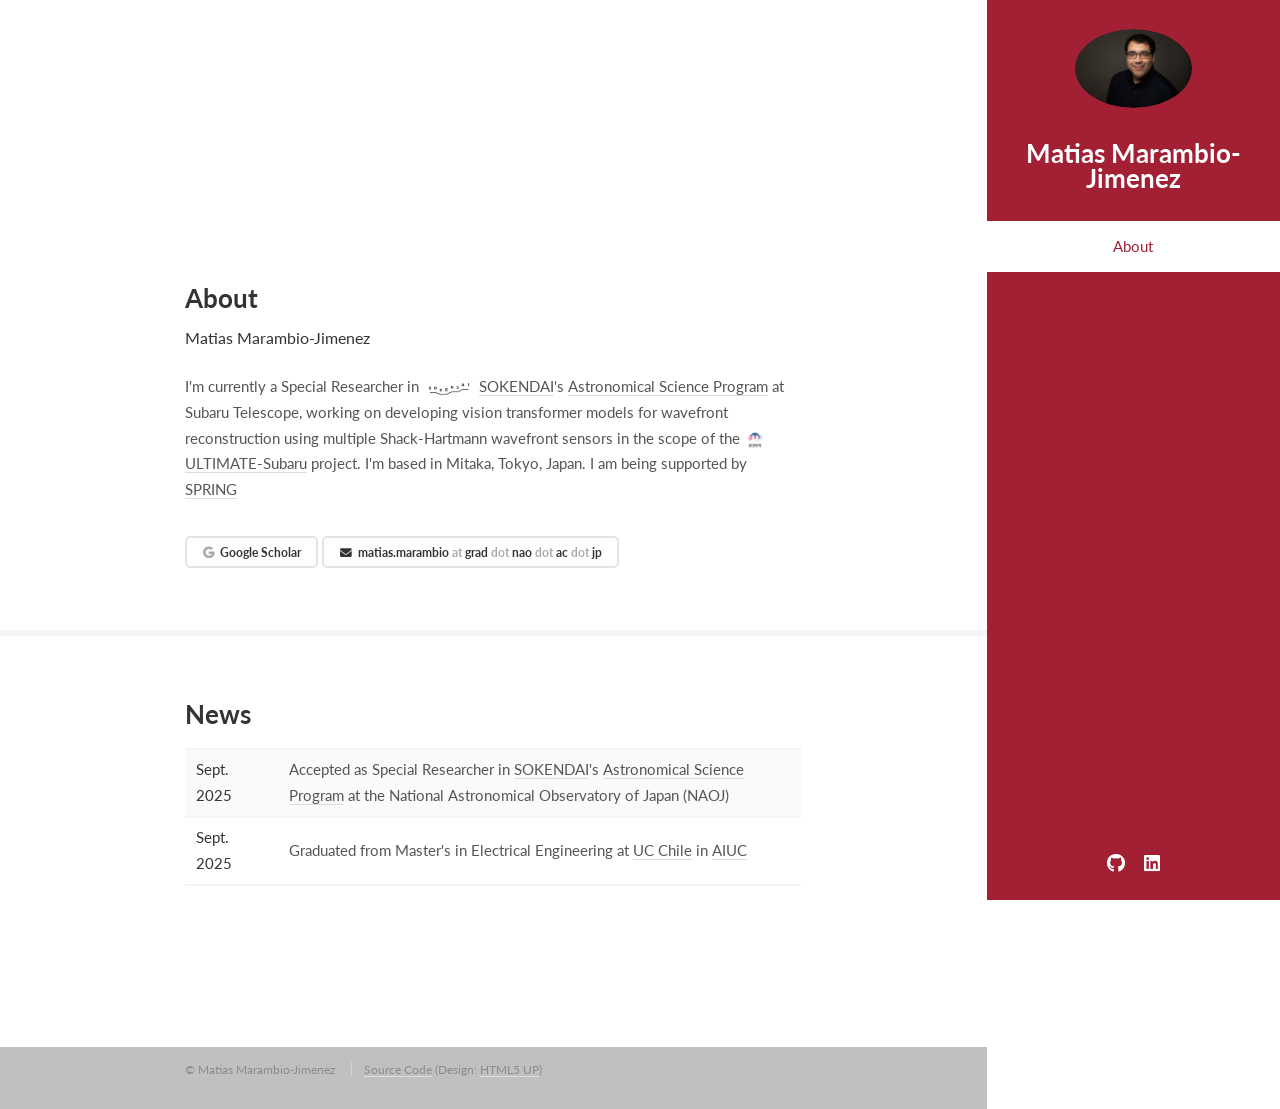
==== commit 33b929c5: "fix" ====
--- a/index.html
+++ b/index.html
@@ -233,7 +233,7 @@
                       Graduated from Master's in Electrical Engineering at 
                       <a target="_blank" rel="noopener noreferrer" href="https://www.uc.cl/en"
                         >UC Chile</a
-                      >in
+                      > in
                       <a target="_blank" rel="noopener noreferrer" href="https://www.aiuc.puc.cl"
                         >AIUC</a
                       >
--- a/css/style.css
+++ b/css/style.css
@@ -1316,3 +1316,24 @@
   position: static;
   margin-top: auto;
 }
+
+/* --- Corrected Inline Logo Styling --- */
+.logo, .logo2, .logo3 {
+  display: inline-block !important; /* Overrides block-level defaults from Skel */
+  max-width: none !important;        /* Prevents template from altering dimensions */
+  width: auto !important;            /* Maintains correct aspect ratio */
+  vertical-align: middle !important; /* Aligns them centered with baseline text */
+  margin: 0 0.2em !important;        /* Adds a tiny gap on left/right so text doesn't touch */
+}
+
+.logo {
+  height: 1.1em !important; /* Slightly larger for square/circle logos (e.g., SOKENDAI, ULTIMATE) */
+}
+
+.logo2 {
+  height: 0.7em !important; /* For horizontal wordmarks */
+}
+
+.logo3 {
+  height: 0.5em !important; /* For ultra-small indicators */
+}
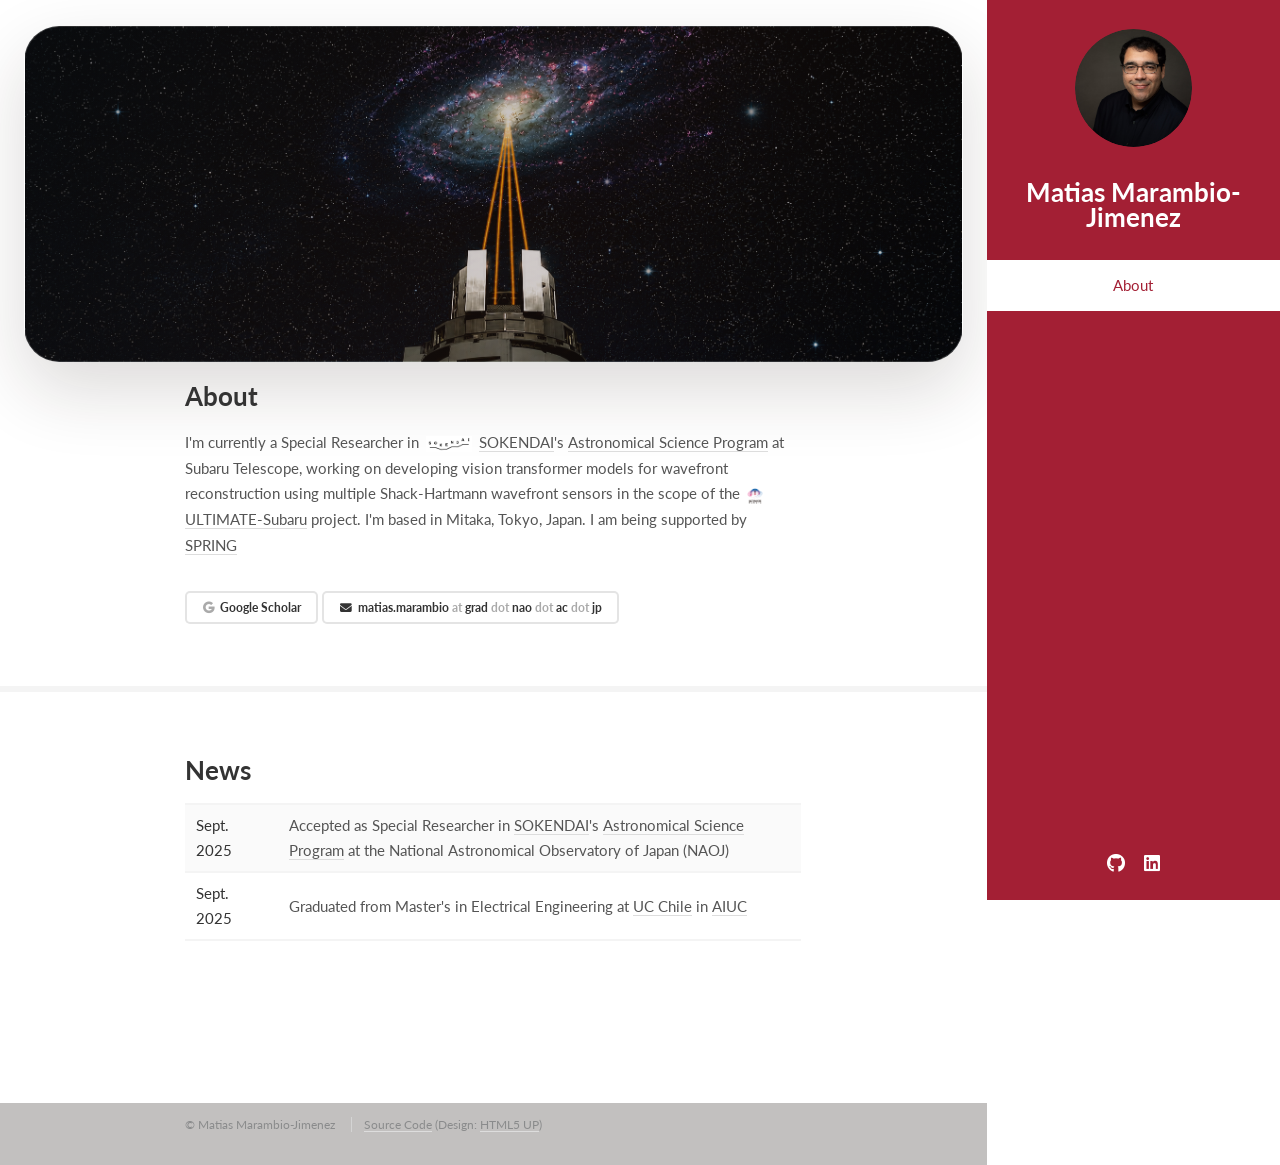
==== commit 72c9e2d3: "update" ====
--- a/index.html
+++ b/index.html
@@ -104,10 +104,7 @@
         <section id="about">
           <div class="container">
             <header class="major">
-              <h2>About</h2>
-              <p>
-                Matias Marambio-Jimenez&emsp;
-              </p>
+              <h2 style="margin-top: 40px;"></h2style>About</h2>
             </header>
             <p>
               I'm currently a Special Researcher in
--- a/css/style.css
+++ b/css/style.css
@@ -1208,15 +1208,23 @@
 
 /* One */
 
+/* --- Modern Styled Floating Banner --- */
 #about:before {
-  background-image: url('../images/banners/mosculp.jpg');
-  background-position: top left;
+  background-image:
+    linear-gradient(120deg, rgba(20, 24, 29, 0.45) 0%, rgba(67, 43, 35, 0.25) 55%, rgba(20, 24, 29, 0.25) 100%),
+    url('../images/banners/ultimate-ai.png');
+  background-position: center center;
   background-repeat: no-repeat;
   background-size: cover;
   content: '';
   display: block;
-  height: 15em;
-  width: 100%;
+  border: 1px solid rgba(255, 255, 255, 0.18);
+  border-radius: 2.2rem;                       
+  box-shadow: 0 28px 70px rgba(37, 23, 16, 0.16);
+  height: clamp(16rem, 32vw, 21rem);          
+  margin: 1.6rem auto -5.2rem;          
+  max-width: calc(68rem + 3rem);
+  width: calc(100% - 3rem);
 }
 
 /* Footer */
@@ -1336,4 +1344,21 @@
 
 .logo3 {
   height: 0.5em !important; /* For ultra-small indicators */
+}
+
+/* --- Avatar Frame Fix --- */
+.image.avatar {
+  border-radius: 50% !important;
+  overflow: hidden;
+  width: 8em !important;
+  height: 8em !important;      /* Forces a square box */
+  margin: 0 auto 2.25em auto;
+}
+
+.image.avatar img {
+  width: 100% !important;
+  height: 100% !important;
+  object-fit: cover !important;        /* Crops non-square images without distortion */
+  object-position: center !important; /* Keeps crop centered */
+  border-radius: 50% !important;
 }
